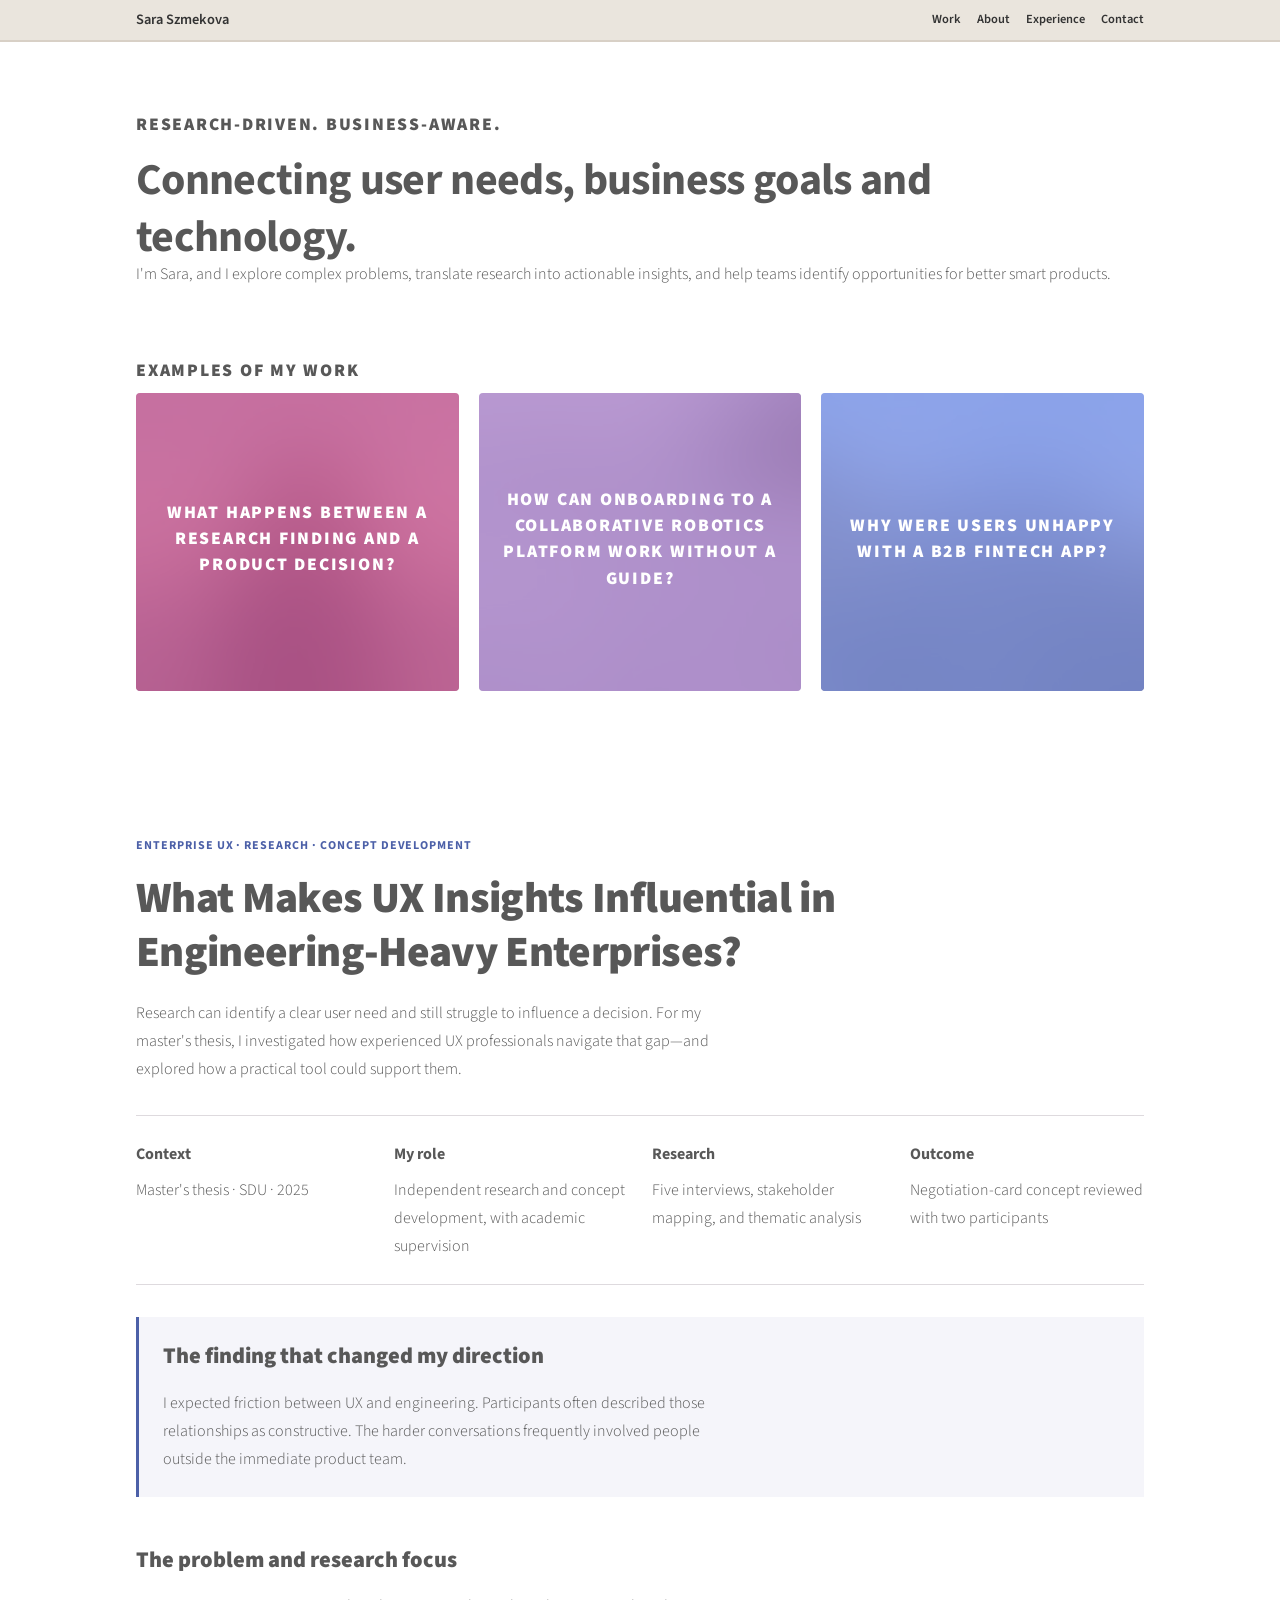
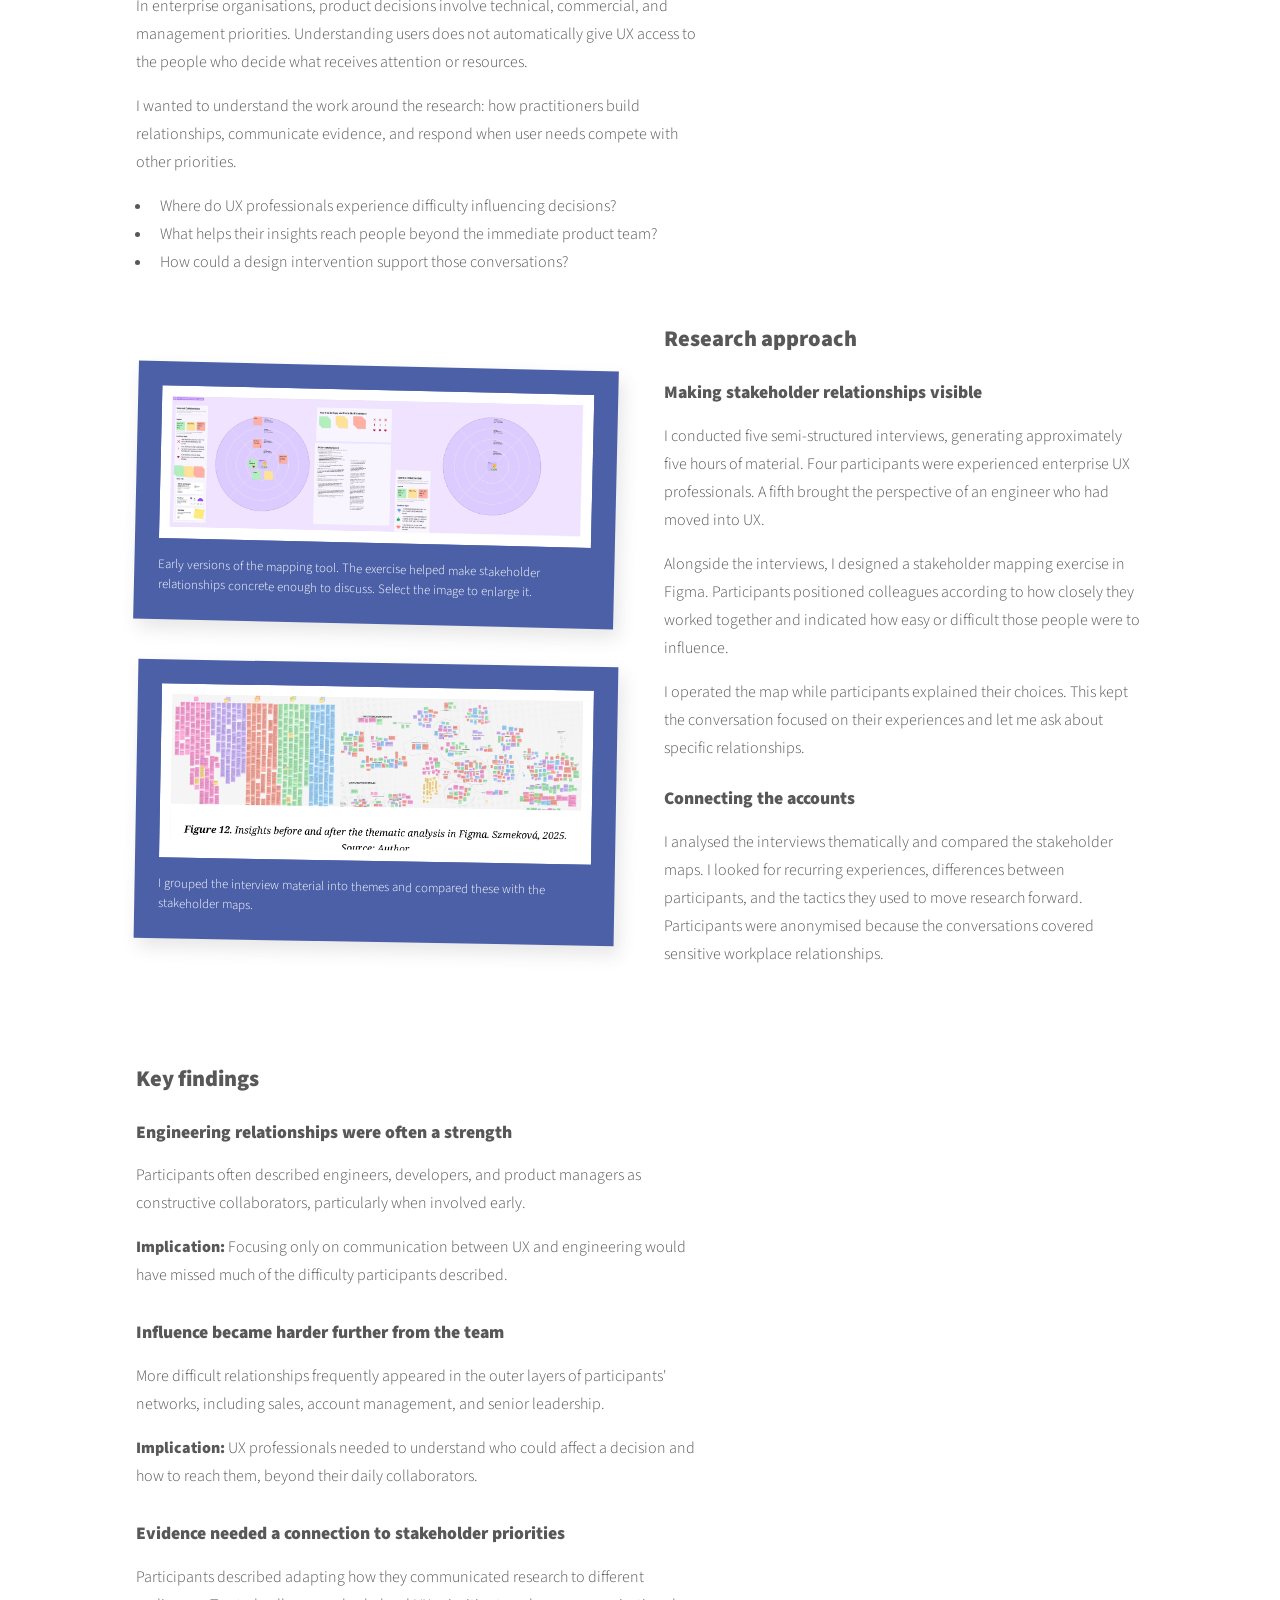
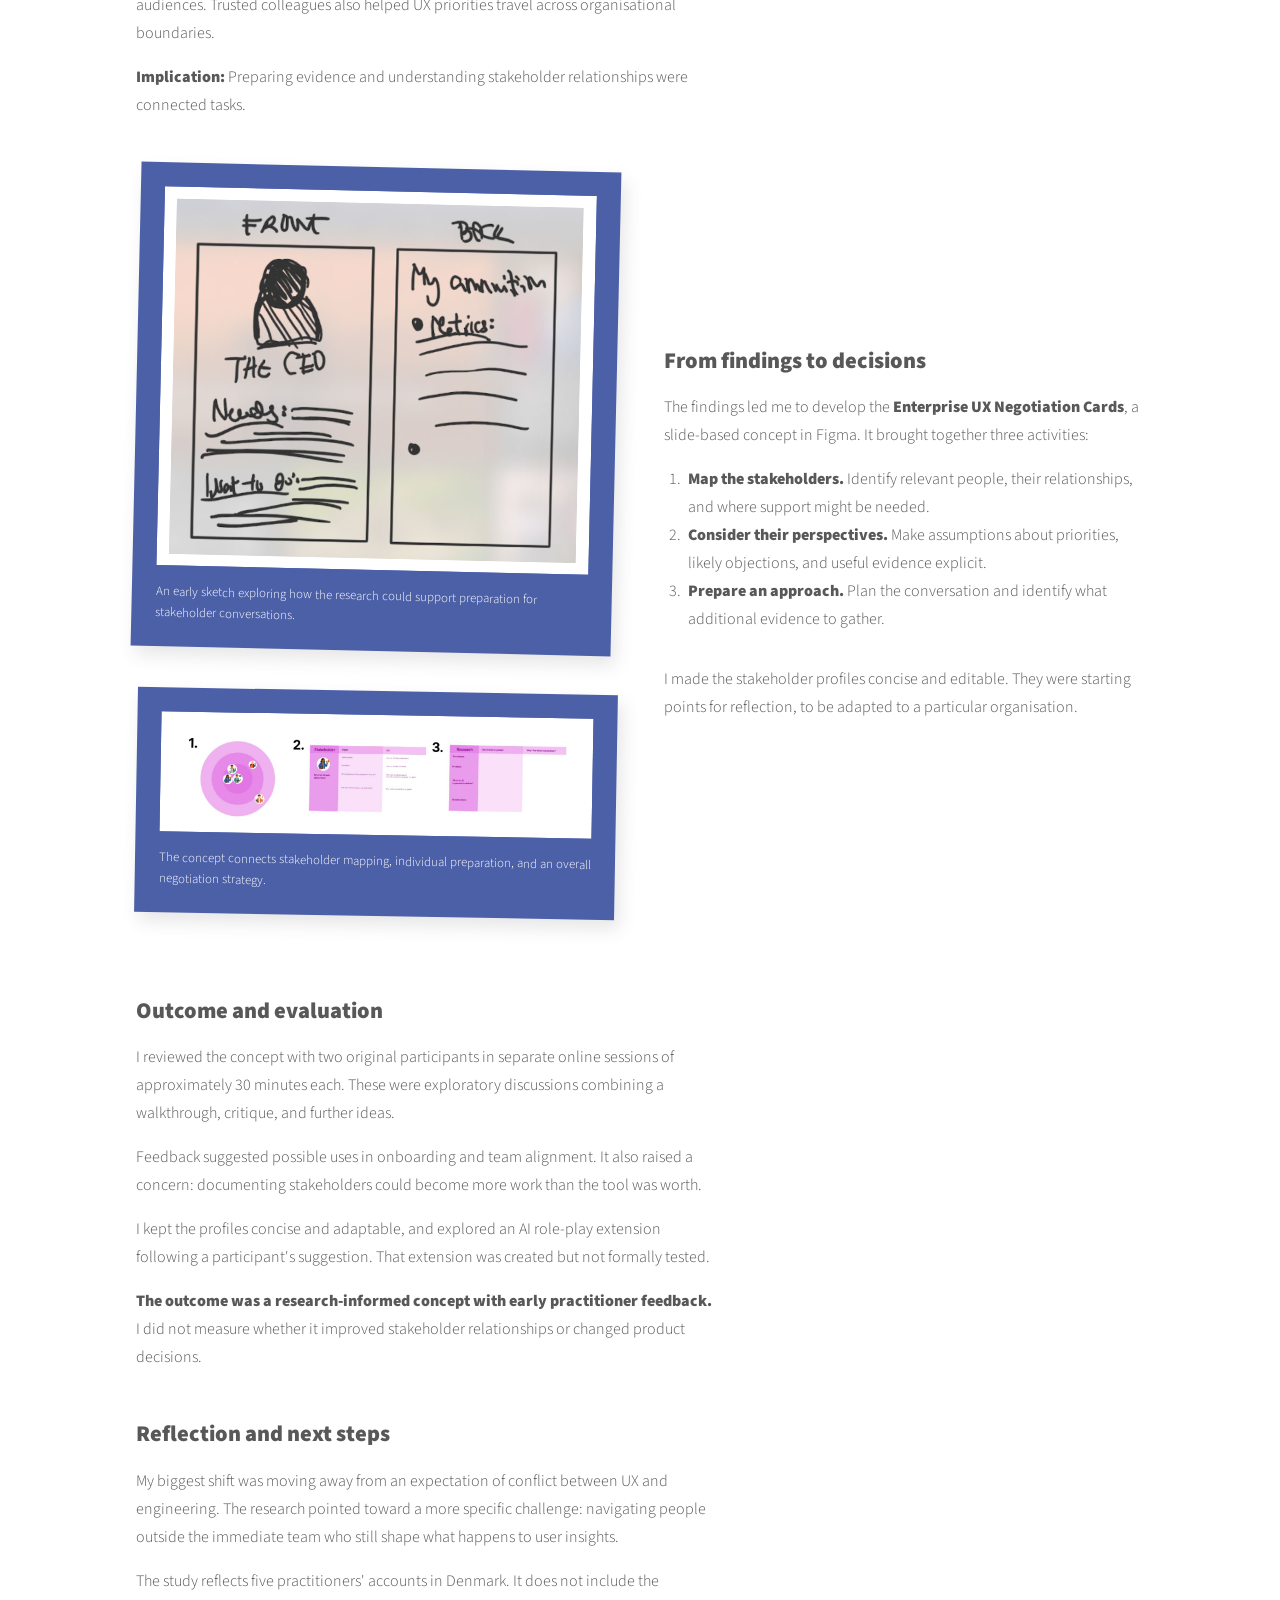
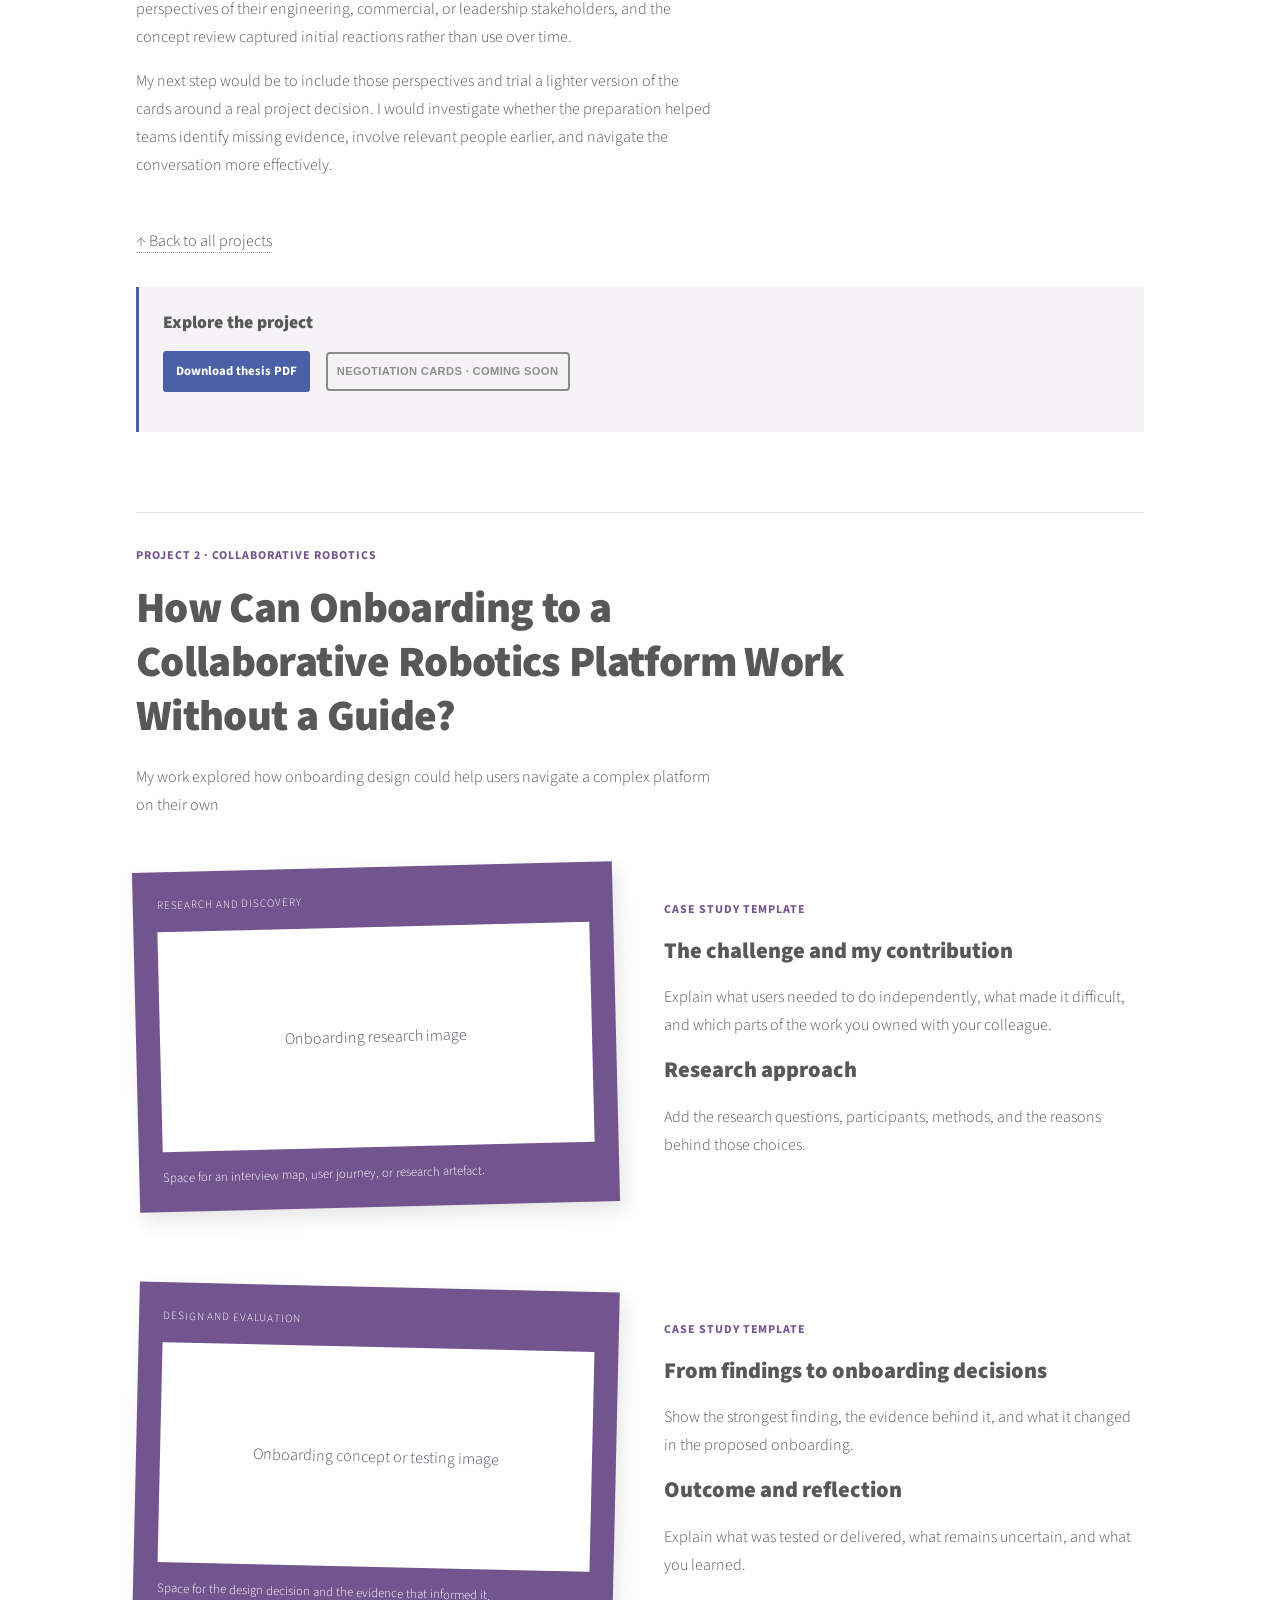
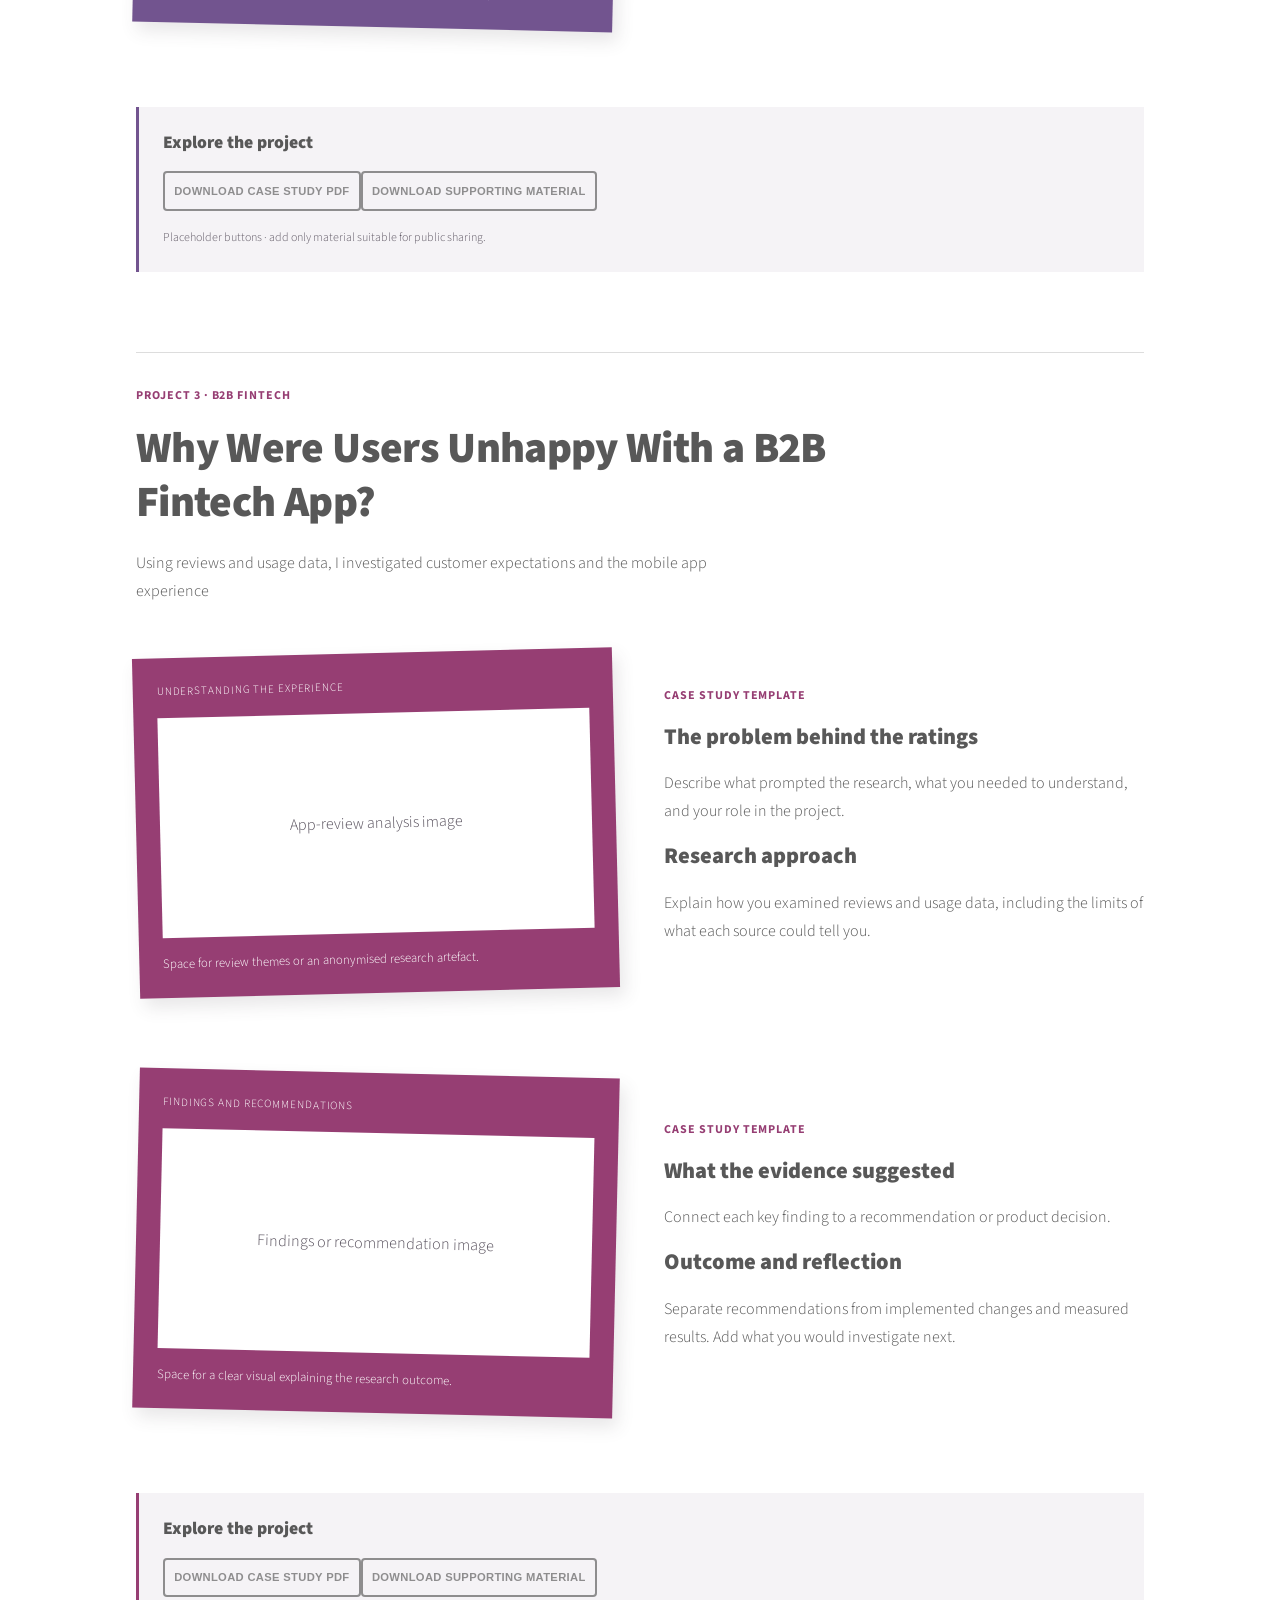
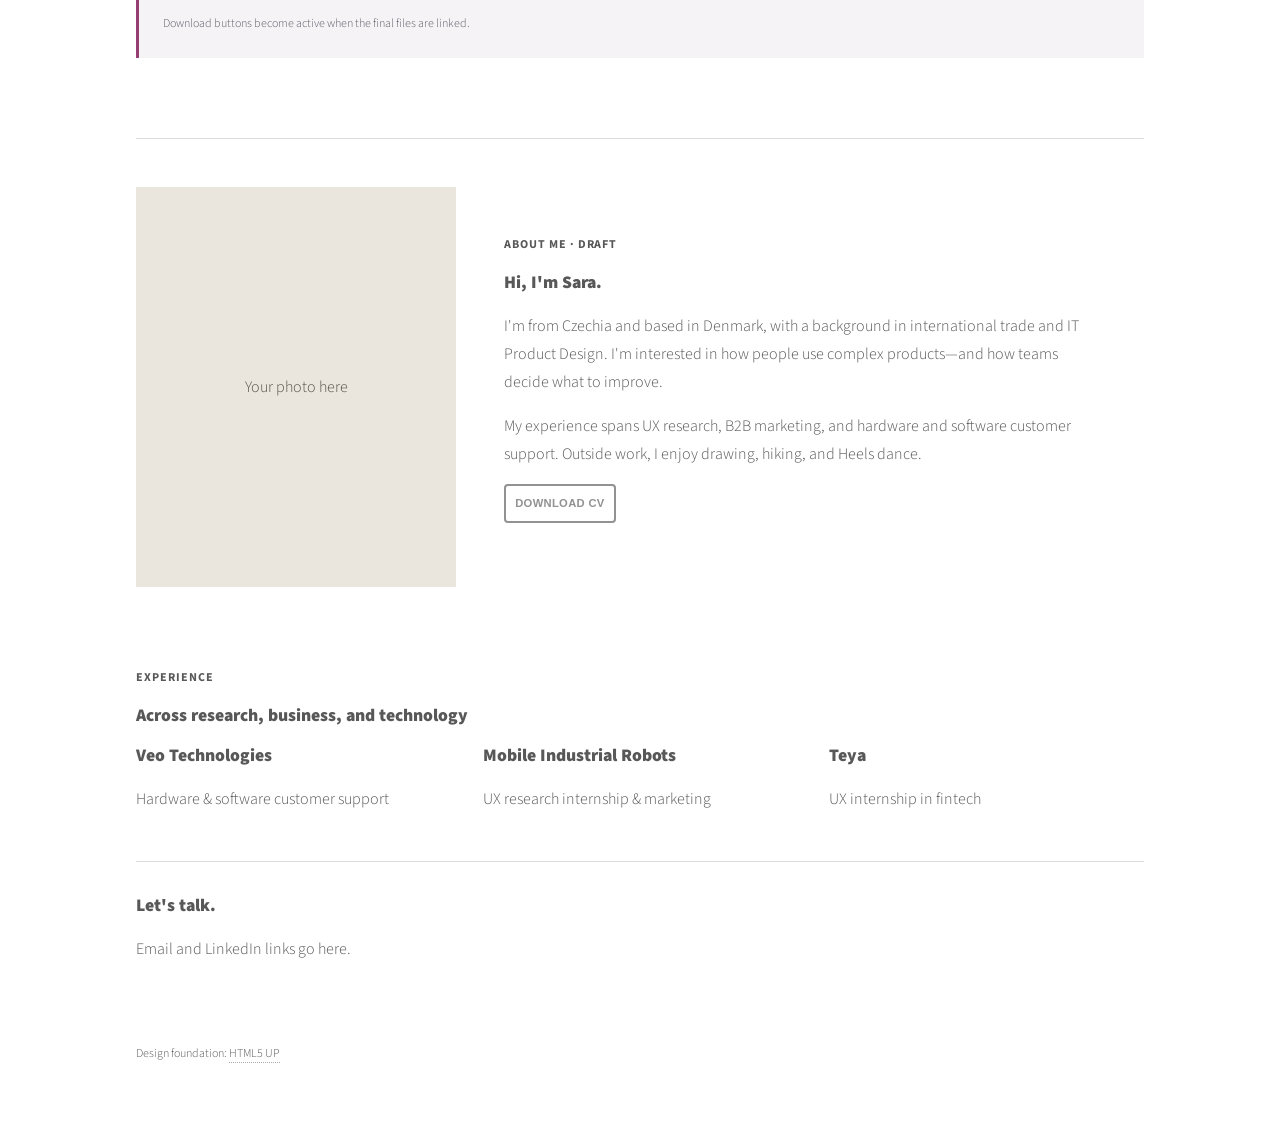
==== index.html @ 78086463 "update portfolio" ====
<!DOCTYPE HTML>
<!--
	Phantom by HTML5 UP
	html5up.net | @ajlkn
	Free for personal and commercial use under the CCA 3.0 license (html5up.net/license)
-->
<html lang="en">
	<head>
		<title>Sara Szmekova | UX &amp; Product Research</title>
		<meta charset="utf-8" />
		<meta name="viewport" content="width=device-width, initial-scale=1" />
		<link rel="stylesheet" href="assets/css/main.css" />
		<noscript><link rel="stylesheet" href="assets/css/noscript.css" /></noscript>
	</head>
	<body class="is-preload">
		<!-- Wrapper -->
			<div id="wrapper">

				<!-- Header -->
					
<header id="header">
    <div class="inner">
        <a href="index.html" class="logo">Sara Szmekova</a>

        <nav class="main-nav" aria-label="Main navigation">
            <ul>
                <li><a href="#work">Work</a></li>
                <li><a href="#about">About</a></li>
                <li><a href="#experience">Experience</a></li>
                <li><a href="#contact">Contact</a></li>
            </ul>
        </nav>
    </div>

    <div id="scroll-progress" aria-hidden="true">
        <span></span>
    </div>
</header>

				

				<!-- Main -->
					<div id="main">
						<div class="inner">
							<header>
							<h2 class="flipped-margin">RESEARCH-DRIVEN. BUSINESS-AWARE.</h2>
    						<h1>Connecting user needs, business goals and technology.</h1>
    						<p class="intro-text">I'm Sara, and I explore complex problems, translate research into actionable insights, and help teams identify opportunities for better smart products.</p>
							</header>
							<h2 class="flipped-margin">Examples of my work</h2>
							<section class="tiles" id="work">
								
								<article class="style4">
								
									<span class="image">
										<img src="images/pic04.jpg" alt="" />
									</span>
									<a href="#Project1">
										<h2>What happens between a research finding and a product decision?</h2>
										<div class="content">
											<p>How I examined stakeholder collaboration and negotiation in enterprise product decisions</p>
										</div>
									</a>
								</article>
								<article class="style5">
									<span class="image">
										<img src="images/pic05.jpg" alt="" />
									</span>
									<a href="#Project2">
										<h2>How Can Onboarding to a Collaborative Robotics Platform Work Without a Guide?</h2>
										<div class="content">
											<p>My work explored how onboarding design could help users navigate a complex platform on their own</p>
										</div>
									</a>
								</article>
								<article class="style6">
									<span class="image">
										<img src="images/pic06.jpg" alt="" />
									</span>
									<a href="#Project3">
										<h2>Why Were Users Unhappy With a B2B Fintech App?</h2>
										<div class="content">
											<p>Using reviews and usage data, I investigated customer expectations and the mobile app experience</p>
										</div>
									</a>
								</article>
                            </section>
												
						</div>
					</div>
					<!-- Main -->
					
<div class="portfolio-body"><div class="inner"><div class="project-one" id="Project1">
    <header class="case-study-header">
      <p class="case-study-label">Enterprise UX · Research · Concept development</p>
      <h2 id="thesis-title" class="case-study-title">What Makes UX Insights Influential in Engineering-Heavy Enterprises?</h2>
      <p class="case-study-intro">Research can identify a clear user need and still struggle to influence a decision. For my master's thesis, I investigated how experienced UX professionals navigate that gap—and explored how a practical tool could support them.</p>
    </header>

    <dl class="case-study-facts">
      <div><dt>Context</dt><dd>Master's thesis · SDU · 2025</dd></div>
      <div><dt>My role</dt><dd>Independent research and concept development, with academic supervision</dd></div>
      <div><dt>Research</dt><dd>Five interviews, stakeholder mapping, and thematic analysis</dd></div>
      <div><dt>Outcome</dt><dd>Negotiation-card concept reviewed with two participants</dd></div>
    </dl>

    <aside class="case-study-takeaway">
      <h3>The finding that changed my direction</h3>
      <p>I expected friction between UX and engineering. Participants often described those relationships as constructive. The harder conversations frequently involved people outside the immediate product team.</p>
    </aside>

    <section class="case-study-section" aria-labelledby="thesis-problem">
      <h3 id="thesis-problem">The problem and research focus</h3>
      <p>In enterprise organisations, product decisions involve technical, commercial, and management priorities. Understanding users does not automatically give UX access to the people who decide what receives attention or resources.</p>
      <p>I wanted to understand the work around the research: how practitioners build relationships, communicate evidence, and respond when user needs compete with other priorities.</p>
      <ul><li>Where do UX professionals experience difficulty influencing decisions?</li><li>What helps their insights reach people beyond the immediate product team?</li><li>How could a design intervention support those conversations?</li></ul>
    </section>

    <section class="paper-row" aria-labelledby="thesis-approach">
      <div class="paper-copy"><h3 id="thesis-approach">Research approach</h3>
      <h4>Making stakeholder relationships visible</h4>
      <p>I conducted five semi-structured interviews, generating approximately five hours of material. Four participants were experienced enterprise UX professionals. A fifth brought the perspective of an engineer who had moved into UX.</p>
      <p>Alongside the interviews, I designed a stakeholder mapping exercise in Figma. Participants positioned colleagues according to how closely they worked together and indicated how easy or difficult those people were to influence.</p>
      <p>I operated the map while participants explained their choices. This kept the conversation focused on their experiences and let me ask about specific relationships.</p>
      <h4>Connecting the accounts</h4>
      <p>I analysed the interviews thematically and compared the stakeholder maps. I looked for recurring experiences, differences between participants, and the tactics they used to move research forward. Participants were anonymised because the conversations covered sensitive workplace relationships.</p>
      </div><div class="paper-gallery"><figure class="paper-note">
        <a href="images/thesis-stakeholder-map.png" target="_blank" rel="noopener"><img src="images/thesis-stakeholder-map.png" width="1317" height="423" alt="Early versions of the stakeholder mapping tool, using concentric circles and coloured markers." loading="lazy"></a>
        <figcaption>Early versions of the mapping tool. The exercise helped make stakeholder relationships concrete enough to discuss. Select the image to enlarge it.</figcaption>
      </figure>
      <figure class="paper-note">
        <a href="images/thesis-analysis.png" target="_blank" rel="noopener"><img src="images/thesis-analysis.png" width="1395" height="519" alt="Interview material arranged before and after thematic analysis in Figma." loading="lazy"></a>
        <figcaption>I grouped the interview material into themes and compared these with the stakeholder maps.</figcaption>
      </figure>
    </div></section>

    <section class="case-study-section" aria-labelledby="thesis-findings">
      <h3 id="thesis-findings">Key findings</h3>
      <div class="case-study-finding"><h4>Engineering relationships were often a strength</h4><p>Participants often described engineers, developers, and product managers as constructive collaborators, particularly when involved early.</p><p><strong>Implication:</strong> Focusing only on communication between UX and engineering would have missed much of the difficulty participants described.</p></div>
      <div class="case-study-finding"><h4>Influence became harder further from the team</h4><p>More difficult relationships frequently appeared in the outer layers of participants' networks, including sales, account management, and senior leadership.</p><p><strong>Implication:</strong> UX professionals needed to understand who could affect a decision and how to reach them, beyond their daily collaborators.</p></div>
      <div class="case-study-finding"><h4>Evidence needed a connection to stakeholder priorities</h4><p>Participants described adapting how they communicated research to different audiences. Trusted colleagues also helped UX priorities travel across organisational boundaries.</p><p><strong>Implication:</strong> Preparing evidence and understanding stakeholder relationships were connected tasks.</p></div>
    </section>

    <section class="paper-row" aria-labelledby="thesis-decisions">
      <div class="paper-copy"><h3 id="thesis-decisions">From findings to decisions</h3>
      <p>The findings led me to develop the <strong>Enterprise UX Negotiation Cards</strong>, a slide-based concept in Figma. It brought together three activities:</p>
      <ol><li><strong>Map the stakeholders.</strong> Identify relevant people, their relationships, and where support might be needed.</li><li><strong>Consider their perspectives.</strong> Make assumptions about priorities, likely objections, and useful evidence explicit.</li><li><strong>Prepare an approach.</strong> Plan the conversation and identify what additional evidence to gather.</li></ol>
      <p>I made the stakeholder profiles concise and editable. They were starting points for reflection, to be adapted to a particular organisation.</p>
      </div><div class="paper-gallery"><figure class="paper-note">
        <img src="images/thesis-sketch.png" width="561" height="489" alt="Hand-drawn early negotiation-card concept." loading="lazy">
        <figcaption>An early sketch exploring how the research could support preparation for stakeholder conversations.</figcaption>
      </figure>
      <figure class="paper-note">
        <a href="images/thesis-concept.png" target="_blank" rel="noopener"><img src="images/thesis-concept.png" width="1365" height="330" alt="Three stages of the concept: map stakeholders, prepare individual profiles, and plan an overall approach." loading="lazy"></a>
        <figcaption>The concept connects stakeholder mapping, individual preparation, and an overall negotiation strategy.</figcaption>
      </figure>
    </div></section>

    <section class="case-study-section" aria-labelledby="thesis-outcome">
      <h3 id="thesis-outcome">Outcome and evaluation</h3>
      <p>I reviewed the concept with two original participants in separate online sessions of approximately 30 minutes each. These were exploratory discussions combining a walkthrough, critique, and further ideas.</p>
      <p>Feedback suggested possible uses in onboarding and team alignment. It also raised a concern: documenting stakeholders could become more work than the tool was worth.</p>
      <p>I kept the profiles concise and adaptable, and explored an AI role-play extension following a participant's suggestion. That extension was created but not formally tested.</p>
      <p><strong>The outcome was a research-informed concept with early practitioner feedback.</strong> I did not measure whether it improved stakeholder relationships or changed product decisions.</p>
    </section>

    <section class="case-study-section" aria-labelledby="thesis-reflection">
      <h3 id="thesis-reflection">Reflection and next steps</h3>
      <p>My biggest shift was moving away from an expectation of conflict between UX and engineering. The research pointed toward a more specific challenge: navigating people outside the immediate team who still shape what happens to user insights.</p>
      <p>The study reflects five practitioners' accounts in Denmark. It does not include the perspectives of their engineering, commercial, or leadership stakeholders, and the concept review captured initial reactions rather than use over time.</p>
      <p>My next step would be to include those perspectives and trial a lighter version of the cards around a real project decision. I would investigate whether the preparation helped teams identify missing evidence, involve relevant people earlier, and navigate the conversation more effectively.</p>
    </section>
    <p class="case-study-back"><a href="#work">↑ Back to all projects</a></p>
  <div class="project-downloads"><h3>Explore the project</h3><a class="material-button" href="materials/enterprise-ux-thesis.pdf" download>Download thesis PDF</a><button disabled>Negotiation cards · coming soon</button></div></div>
<section class="project-two" id="Project2">
  <header class="paper-project-head"><div class="paper-eyebrow">Project 2 · Collaborative robotics</div><h2>How Can Onboarding to a Collaborative Robotics Platform Work Without a Guide?</h2><p>My work explored how onboarding design could help users navigate a complex platform on their own</p></header>
  <div class="paper-row"><figure class="paper-note"><span class="paper-note-label">Research and discovery</span><div class="image-placeholder">Onboarding research image</div><figcaption>Space for an interview map, user journey, or research artefact.</figcaption></figure><div class="paper-copy"><div class="paper-eyebrow">Case study template</div><h2>The challenge and my contribution</h2><p>Explain what users needed to do independently, what made it difficult, and which parts of the work you owned with your colleague.</p><h3>Research approach</h3><p>Add the research questions, participants, methods, and the reasons behind those choices.</p></div></div>
  <div class="paper-row"><div class="paper-copy"><div class="paper-eyebrow">Case study template</div><h2>From findings to onboarding decisions</h2><p>Show the strongest finding, the evidence behind it, and what it changed in the proposed onboarding.</p><h3>Outcome and reflection</h3><p>Explain what was tested or delivered, what remains uncertain, and what you learned.</p></div><figure class="paper-note"><span class="paper-note-label">Design and evaluation</span><div class="image-placeholder">Onboarding concept or testing image</div><figcaption>Space for the design decision and the evidence that informed it.</figcaption></figure></div>
  <div class="project-downloads"><h3>Explore the project</h3><button disabled>Download case study PDF</button><button disabled>Download supporting material</button><small>Placeholder buttons · add only material suitable for public sharing.</small></div>
</section>
<section class="project-three" id="Project3">
  <header class="paper-project-head"><div class="paper-eyebrow">Project 3 · B2B fintech</div><h2>Why Were Users Unhappy With a B2B Fintech App?</h2><p>Using reviews and usage data, I investigated customer expectations and the mobile app experience</p></header>
  <div class="paper-row"><figure class="paper-note"><span class="paper-note-label">Understanding the experience</span><div class="image-placeholder">App-review analysis image</div><figcaption>Space for review themes or an anonymised research artefact.</figcaption></figure><div class="paper-copy"><div class="paper-eyebrow">Case study template</div><h2>The problem behind the ratings</h2><p>Describe what prompted the research, what you needed to understand, and your role in the project.</p><h3>Research approach</h3><p>Explain how you examined reviews and usage data, including the limits of what each source could tell you.</p></div></div>
  <div class="paper-row"><div class="paper-copy"><div class="paper-eyebrow">Case study template</div><h2>What the evidence suggested</h2><p>Connect each key finding to a recommendation or product decision.</p><h3>Outcome and reflection</h3><p>Separate recommendations from implemented changes and measured results. Add what you would investigate next.</p></div><figure class="paper-note"><span class="paper-note-label">Findings and recommendations</span><div class="image-placeholder">Findings or recommendation image</div><figcaption>Space for a clear visual explaining the research outcome.</figcaption></figure></div>
  <div class="project-downloads"><h3>Explore the project</h3><button disabled>Download case study PDF</button><button disabled>Download supporting material</button><small>Download buttons become active when the final files are linked.</small></div>
</section>
<section id="about" class="about-section">
  <div class="photo-placeholder" role="img" aria-label="Placeholder for Sara's portrait">Your photo here</div>
  <div><div class="paper-eyebrow">About me · draft</div><h2>Hi, I'm Sara.</h2><p>I'm from Czechia and based in Denmark, with a background in international trade and IT Product Design. I'm interested in how people use complex products—and how teams decide what to improve.</p><p>My experience spans UX research, B2B marketing, and hardware and software customer support. Outside work, I enjoy drawing, hiking, and Heels dance.</p><button disabled>Download CV</button></div>
</section>
<section id="experience" class="experience-section"><div class="paper-eyebrow">Experience</div><h2>Across research, business, and technology</h2><div class="experience-grid"><div><h3>Veo Technologies</h3><p>Hardware &amp; software customer support</p></div><div><h3>Mobile Industrial Robots</h3><p>UX research internship &amp; marketing</p></div><div><h3>Teya</h3><p>UX internship in fintech</p></div></div></section>
<footer id="contact" class="paper-footer"><h2>Let's talk.</h2><p>Email and LinkedIn links go here.</p></footer>
  <p class="portfolio-credit">Design foundation: <a href="https://html5up.net">HTML5 UP</a></p></div></div>
</div>
<!-- Scripts -->
			<script src="assets/js/jquery.min.js"></script>
			<script src="assets/js/browser.min.js"></script>
			<script src="assets/js/breakpoints.min.js"></script>
			<script src="assets/js/util.js"></script>
			<script src="assets/js/main.js"></script>


<script>
(function () {
    const progressBar = document.querySelector('#scroll-progress span');
    const menuLinks = document.querySelectorAll('#header .main-nav a');

    function updateHeader() {
        const scrollableHeight =
            document.documentElement.scrollHeight - window.innerHeight;

        const progress = scrollableHeight > 0
            ? (window.scrollY / scrollableHeight) * 100
            : 0;

        if (progressBar) {
            progressBar.style.width =
                Math.min(100, Math.max(0, progress)) + '%';
        }

        let activeSection = '';

        menuLinks.forEach(function (link) {
            const target = document.querySelector(link.getAttribute('href'));

            if (target && target.getBoundingClientRect().top <= 140) {
                activeSection = link.getAttribute('href');
            }
        });

        menuLinks.forEach(function (link) {
            const active = link.getAttribute('href') === activeSection;

            link.classList.toggle('active', active);

            if (active) {
                link.setAttribute('aria-current', 'location');
            } else {
                link.removeAttribute('aria-current');
            }
        });
    }

    window.addEventListener('scroll', updateHeader);
    window.addEventListener('resize', updateHeader);
    updateHeader();
})();
</script>
</body>
</html>
---- assets/css/main.css ----
@import url(fontawesome-all.min.css);
@import url("https://fonts.googleapis.com/css?family=Source+Sans+Pro:300,700,900");

/*
	Phantom by HTML5 UP
	html5up.net | @ajlkn
	Free for personal and commercial use under the CCA 3.0 license (html5up.net/license)
*/

html, body, div, span, applet, object,
iframe, h1, h2, h3, h4, h5, h6, p, blockquote,
pre, a, abbr, acronym, address, big, cite,
code, del, dfn, em, img, ins, kbd, q, s, samp,
small, strike, strong, sub, sup, tt, var, b,
u, i, center, dl, dt, dd, ol, ul, li, fieldset,
form, label, legend, table, caption, tbody,
tfoot, thead, tr, th, td, article, aside,
canvas, details, embed, figure, figcaption,
footer, header, hgroup, menu, nav, output, ruby,
section, summary, time, mark, audio, video {
	margin: 0;
	padding: 0;
	border: 0;
	font-size: 100%;
	font: inherit;
	vertical-align: baseline;}

article, aside, details, figcaption, figure,
footer, header, hgroup, menu, nav, section {
	display: block;}

body {
	line-height: 1;
}

ol, ul {
	list-style: none;
}

blockquote, q {
	quotes: none;
}

	blockquote:before, blockquote:after, q:before, q:after {
		content: '';
		content: none;
	}

table {
	border-collapse: collapse;
	border-spacing: 0;
}

body {
	-webkit-text-size-adjust: none;
}

mark {
	background-color: transparent;
	color: inherit;
}

input::-moz-focus-inner {
	border: 0;
	padding: 0;
}

input, select, textarea {
	-moz-appearance: none;
	-webkit-appearance: none;
	-ms-appearance: none;
	appearance: none;
}

/* Basic */

	@-ms-viewport {
		width: device-width;
	}

	body {
		-ms-overflow-style: scrollbar;
	}

	@media screen and (max-width: 480px) {

		html, body {
			min-width: 320px;
		}

	}

	html {
		box-sizing: border-box;
	}

	*, *:before, *:after {
		box-sizing: inherit;
	}

	body {
		background: #ffffff;
	}

		body.is-preload *, body.is-preload *:before, body.is-preload *:after {
			-moz-animation: none !important;
			-webkit-animation: none !important;
			-ms-animation: none !important;
			animation: none !important;
			-moz-transition: none !important;
			-webkit-transition: none !important;
			-ms-transition: none !important;
			transition: none !important;
		}

/* Type */

	body, input, select, textarea {
		color: #585858;
		font-family: "Source Sans Pro", Helvetica, sans-serif;
		font-size: 16pt;
		font-weight: 300;
		line-height: 1.75;
	}

		@media screen and (max-width: 1680px) {

			body, input, select, textarea {
				font-size: 14pt;
			}

		}

		@media screen and (max-width: 1280px) {

			body, input, select, textarea {
				font-size: 12pt;
			}

		}

	a {
		-moz-transition: border-bottom-color 0.2s ease, color 0.2s ease;
		-webkit-transition: border-bottom-color 0.2s ease, color 0.2s ease;
		-ms-transition: border-bottom-color 0.2s ease, color 0.2s ease;
		transition: border-bottom-color 0.2s ease, color 0.2s ease;
		text-decoration: none;
		color: #585858;
		border-bottom: dotted 1px rgba(88, 88, 88, 0.5);
	}

		a:hover {
			border-bottom-color: transparent;
			color: #f2849e !important;
		}

	strong, b {
		font-weight: 900;
	}

	em, i {
		font-style: italic;
	}

	p {
    margin: 0 0 0.2em 0;
}

#main header .intro-text {
    margin-top: -0.1em;
	margin-bottom: 0.1em;
}

	h1 {
		font-size: 2.75em;
		font-weight: 700;
		line-height: 1.3;
		margin: 0.3em 0 0.4em 0;
		letter-spacing: -0.015em;
	}

		h1 a {
			color: inherit;
		}

		@media screen and (max-width: 736px) {

			h1 {
				font-size: 2em;
				margin: 0 0 1em 0;
			}

		}

		@media screen and (max-width: 360px) {

			h1 {
				font-size: 1.75em;
			}

		}

	h2, h3, h4, h5, h6 {
		font-weight: 900;
		line-height: 1.5;
		margin: 0 0 2em 0;
		text-transform: uppercase;
		letter-spacing: 0.1em;
	}

		h2 a, h3 a, h4 a, h5 a, h6 a {
			color: inherit;
		}

	h2 {
    font-size: 1.1em;
}

h2.flipped-margin {
    margin-top: 4em;
    margin-bottom: 0.5em;
}

	h3 {
		font-size: 1em;
	}

	h4 {
		font-size: 0.8em;
	}

	h5 {
		font-size: 0.8em;
	}

	h6 {
		font-size: 0.8em;
	}

	@media screen and (max-width: 980px) {

		h1 br, h2 br, h3 br, h4 br, h5 br, h6 br {
			display: none;
		}

	}

	@media screen and (max-width: 736px) {

		h2 {
			font-size: 1em;
		}

		h3 {
			font-size: 0.8em;
		}

	}

	sub {
		font-size: 0.8em;
		position: relative;
		top: 0.5em;
	}

	sup {
		font-size: 0.8em;
		position: relative;
		top: -0.5em;
	}

	blockquote {
		border-left: solid 4px #c9c9c9;
		font-style: italic;
		margin: 0 0 2em 0;
		padding: 0.5em 0 0.5em 2em;
	}

	code {
		background: rgba(144, 144, 144, 0.075);
		border-radius: 4px;
		border: solid 1px #c9c9c9;
		font-family: "Courier New", monospace;
		font-size: 0.9em;
		margin: 0 0.25em;
		padding: 0.25em 0.65em;
	}

	pre {
		-webkit-overflow-scrolling: touch;
		font-family: "Courier New", monospace;
		font-size: 0.9em;
		margin: 0 0 2em 0;
	}

		pre code {
			display: block;
			line-height: 1.75;
			padding: 1em 1.5em;
			overflow-x: auto;
		}

	hr {
		border: 0;
		border-bottom: solid 1px #c9c9c9;
		margin: 2em 0;
	}

		hr.major {
			margin: 3em 0;
		}

	.align-left {
		text-align: left;
	}

	.align-center {
		text-align: center;
	}

	.align-right {
		text-align: right;
	}

/* Row */

	.row {
		display: flex;
		flex-wrap: wrap;
		box-sizing: border-box;
		align-items: stretch;
	}

		.row > * {
			box-sizing: border-box;
		}

		.row.gtr-uniform > * > :last-child {
			margin-bottom: 0;
		}

		.row.aln-left {
			justify-content: flex-start;
		}

		.row.aln-center {
			justify-content: center;
		}

		.row.aln-right {
			justify-content: flex-end;
		}

		.row.aln-top {
			align-items: flex-start;
		}

		.row.aln-middle {
			align-items: center;
		}

		.row.aln-bottom {
			align-items: flex-end;
		}

		.row > .imp {
			order: -1;
		}

		.row > .col-1 {
			width: 8.33333%;
		}

		.row > .off-1 {
			margin-left: 8.33333%;
		}

		.row > .col-2 {
			width: 16.66667%;
		}

		.row > .off-2 {
			margin-left: 16.66667%;
		}

		.row > .col-3 {
			width: 25%;
		}

		.row > .off-3 {
			margin-left: 25%;
		}

		.row > .col-4 {
			width: 33.33333%;
		}

		.row > .off-4 {
			margin-left: 33.33333%;
		}

		.row > .col-5 {
			width: 41.66667%;
		}

		.row > .off-5 {
			margin-left: 41.66667%;
		}

		.row > .col-6 {
			width: 50%;
		}

		.row > .off-6 {
			margin-left: 50%;
		}

		.row > .col-7 {
			width: 58.33333%;
		}

		.row > .off-7 {
			margin-left: 58.33333%;
		}

		.row > .col-8 {
			width: 66.66667%;
		}

		.row > .off-8 {
			margin-left: 66.66667%;
		}

		.row > .col-9 {
			width: 75%;
		}

		.row > .off-9 {
			margin-left: 75%;
		}

		.row > .col-10 {
			width: 83.33333%;
		}

		.row > .off-10 {
			margin-left: 83.33333%;
		}

		.row > .col-11 {
			width: 91.66667%;
		}

		.row > .off-11 {
			margin-left: 91.66667%;
		}

		.row > .col-12 {
			width: 100%;
		}

		.row > .off-12 {
			margin-left: 100%;
		}

		.row.gtr-0 {
			margin-top: 0;
			margin-left: 0em;
		}

			.row.gtr-0 > * {
				padding: 0 0 0 0em;
			}

			.row.gtr-0.gtr-uniform {
				margin-top: 0em;
			}

				.row.gtr-0.gtr-uniform > * {
					padding-top: 0em;
				}

		.row.gtr-25 {
			margin-top: 0;
			margin-left: -0.5em;
		}

			.row.gtr-25 > * {
				padding: 0 0 0 0.5em;
			}

			.row.gtr-25.gtr-uniform {
				margin-top: -0.5em;
			}

				.row.gtr-25.gtr-uniform > * {
					padding-top: 0.5em;
				}

		.row.gtr-50 {
			margin-top: 0;
			margin-left: -1em;
		}

			.row.gtr-50 > * {
				padding: 0 0 0 1em;
			}

			.row.gtr-50.gtr-uniform {
				margin-top: -1em;
			}

				.row.gtr-50.gtr-uniform > * {
					padding-top: 1em;
				}

		.row {
			margin-top: 0;
			margin-left: -2em;
		}

			.row > * {
				padding: 0 0 0 2em;
			}

			.row.gtr-uniform {
				margin-top: -2em;
			}

				.row.gtr-uniform > * {
					padding-top: 2em;
				}

		.row.gtr-150 {
			margin-top: 0;
			margin-left: -3em;
		}

			.row.gtr-150 > * {
				padding: 0 0 0 3em;
			}

			.row.gtr-150.gtr-uniform {
				margin-top: -3em;
			}

				.row.gtr-150.gtr-uniform > * {
					padding-top: 3em;
				}

		.row.gtr-200 {
			margin-top: 0;
			margin-left: -4em;
		}

			.row.gtr-200 > * {
				padding: 0 0 0 4em;
			}

			.row.gtr-200.gtr-uniform {
				margin-top: -4em;
			}

				.row.gtr-200.gtr-uniform > * {
					padding-top: 4em;
				}

		@media screen and (max-width: 1680px) {

			.row {
				display: flex;
				flex-wrap: wrap;
				box-sizing: border-box;
				align-items: stretch;
			}

				.row > * {
					box-sizing: border-box;
				}

				.row.gtr-uniform > * > :last-child {
					margin-bottom: 0;
				}

				.row.aln-left {
					justify-content: flex-start;
				}

				.row.aln-center {
					justify-content: center;
				}

				.row.aln-right {
					justify-content: flex-end;
				}

				.row.aln-top {
					align-items: flex-start;
				}

				.row.aln-middle {
					align-items: center;
				}

				.row.aln-bottom {
					align-items: flex-end;
				}

				.row > .imp-xlarge {
					order: -1;
				}

				.row > .col-1-xlarge {
					width: 8.33333%;
				}

				.row > .off-1-xlarge {
					margin-left: 8.33333%;
				}

				.row > .col-2-xlarge {
					width: 16.66667%;
				}

				.row > .off-2-xlarge {
					margin-left: 16.66667%;
				}

				.row > .col-3-xlarge {
					width: 25%;
				}

				.row > .off-3-xlarge {
					margin-left: 25%;
				}

				.row > .col-4-xlarge {
					width: 33.33333%;
				}

				.row > .off-4-xlarge {
					margin-left: 33.33333%;
				}

				.row > .col-5-xlarge {
					width: 41.66667%;
				}

				.row > .off-5-xlarge {
					margin-left: 41.66667%;
				}

				.row > .col-6-xlarge {
					width: 50%;
				}

				.row > .off-6-xlarge {
					margin-left: 50%;
				}

				.row > .col-7-xlarge {
					width: 58.33333%;
				}

				.row > .off-7-xlarge {
					margin-left: 58.33333%;
				}

				.row > .col-8-xlarge {
					width: 66.66667%;
				}

				.row > .off-8-xlarge {
					margin-left: 66.66667%;
				}

				.row > .col-9-xlarge {
					width: 75%;
				}

				.row > .off-9-xlarge {
					margin-left: 75%;
				}

				.row > .col-10-xlarge {
					width: 83.33333%;
				}

				.row > .off-10-xlarge {
					margin-left: 83.33333%;
				}

				.row > .col-11-xlarge {
					width: 91.66667%;
				}

				.row > .off-11-xlarge {
					margin-left: 91.66667%;
				}

				.row > .col-12-xlarge {
					width: 100%;
				}

				.row > .off-12-xlarge {
					margin-left: 100%;
				}

				.row.gtr-0 {
					margin-top: 0;
					margin-left: 0em;
				}

					.row.gtr-0 > * {
						padding: 0 0 0 0em;
					}

					.row.gtr-0.gtr-uniform {
						margin-top: 0em;
					}

						.row.gtr-0.gtr-uniform > * {
							padding-top: 0em;
						}

				.row.gtr-25 {
					margin-top: 0;
					margin-left: -0.5em;
				}

					.row.gtr-25 > * {
						padding: 0 0 0 0.5em;
					}

					.row.gtr-25.gtr-uniform {
						margin-top: -0.5em;
					}

						.row.gtr-25.gtr-uniform > * {
							padding-top: 0.5em;
						}

				.row.gtr-50 {
					margin-top: 0;
					margin-left: -1em;
				}

					.row.gtr-50 > * {
						padding: 0 0 0 1em;
					}

					.row.gtr-50.gtr-uniform {
						margin-top: -1em;
					}

						.row.gtr-50.gtr-uniform > * {
							padding-top: 1em;
						}

				.row {
					margin-top: 0;
					margin-left: -2em;
				}

					.row > * {
						padding: 0 0 0 2em;
					}

					.row.gtr-uniform {
						margin-top: -2em;
					}

						.row.gtr-uniform > * {
							padding-top: 2em;
						}

				.row.gtr-150 {
					margin-top: 0;
					margin-left: -3em;
				}

					.row.gtr-150 > * {
						padding: 0 0 0 3em;
					}

					.row.gtr-150.gtr-uniform {
						margin-top: -3em;
					}

						.row.gtr-150.gtr-uniform > * {
							padding-top: 3em;
						}

				.row.gtr-200 {
					margin-top: 0;
					margin-left: -4em;
				}

					.row.gtr-200 > * {
						padding: 0 0 0 4em;
					}

					.row.gtr-200.gtr-uniform {
						margin-top: -4em;
					}

						.row.gtr-200.gtr-uniform > * {
							padding-top: 4em;
						}

		}

		@media screen and (max-width: 1280px) {

			.row {
				display: flex;
				flex-wrap: wrap;
				box-sizing: border-box;
				align-items: stretch;
			}

				.row > * {
					box-sizing: border-box;
				}

				.row.gtr-uniform > * > :last-child {
					margin-bottom: 0;
				}

				.row.aln-left {
					justify-content: flex-start;
				}

				.row.aln-center {
					justify-content: center;
				}

				.row.aln-right {
					justify-content: flex-end;
				}

				.row.aln-top {
					align-items: flex-start;
				}

				.row.aln-middle {
					align-items: center;
				}

				.row.aln-bottom {
					align-items: flex-end;
				}

				.row > .imp-large {
					order: -1;
				}

				.row > .col-1-large {
					width: 8.33333%;
				}

				.row > .off-1-large {
					margin-left: 8.33333%;
				}

				.row > .col-2-large {
					width: 16.66667%;
				}

				.row > .off-2-large {
					margin-left: 16.66667%;
				}

				.row > .col-3-large {
					width: 25%;
				}

				.row > .off-3-large {
					margin-left: 25%;
				}

				.row > .col-4-large {
					width: 33.33333%;
				}

				.row > .off-4-large {
					margin-left: 33.33333%;
				}

				.row > .col-5-large {
					width: 41.66667%;
				}

				.row > .off-5-large {
					margin-left: 41.66667%;
				}

				.row > .col-6-large {
					width: 50%;
				}

				.row > .off-6-large {
					margin-left: 50%;
				}

				.row > .col-7-large {
					width: 58.33333%;
				}

				.row > .off-7-large {
					margin-left: 58.33333%;
				}

				.row > .col-8-large {
					width: 66.66667%;
				}

				.row > .off-8-large {
					margin-left: 66.66667%;
				}

				.row > .col-9-large {
					width: 75%;
				}

				.row > .off-9-large {
					margin-left: 75%;
				}

				.row > .col-10-large {
					width: 83.33333%;
				}

				.row > .off-10-large {
					margin-left: 83.33333%;
				}

				.row > .col-11-large {
					width: 91.66667%;
				}

				.row > .off-11-large {
					margin-left: 91.66667%;
				}

				.row > .col-12-large {
					width: 100%;
				}

				.row > .off-12-large {
					margin-left: 100%;
				}

				.row.gtr-0 {
					margin-top: 0;
					margin-left: 0em;
				}

					.row.gtr-0 > * {
						padding: 0 0 0 0em;
					}

					.row.gtr-0.gtr-uniform {
						margin-top: 0em;
					}

						.row.gtr-0.gtr-uniform > * {
							padding-top: 0em;
						}

				.row.gtr-25 {
					margin-top: 0;
					margin-left: -0.5em;
				}

					.row.gtr-25 > * {
						padding: 0 0 0 0.5em;
					}

					.row.gtr-25.gtr-uniform {
						margin-top: -0.5em;
					}

						.row.gtr-25.gtr-uniform > * {
							padding-top: 0.5em;
						}

				.row.gtr-50 {
					margin-top: 0;
					margin-left: -1em;
				}

					.row.gtr-50 > * {
						padding: 0 0 0 1em;
					}

					.row.gtr-50.gtr-uniform {
						margin-top: -1em;
					}

						.row.gtr-50.gtr-uniform > * {
							padding-top: 1em;
						}

				.row {
					margin-top: 0;
					margin-left: -2em;
				}

					.row > * {
						padding: 0 0 0 2em;
					}

					.row.gtr-uniform {
						margin-top: -2em;
					}

						.row.gtr-uniform > * {
							padding-top: 2em;
						}

				.row.gtr-150 {
					margin-top: 0;
					margin-left: -3em;
				}

					.row.gtr-150 > * {
						padding: 0 0 0 3em;
					}

					.row.gtr-150.gtr-uniform {
						margin-top: -3em;
					}

						.row.gtr-150.gtr-uniform > * {
							padding-top: 3em;
						}

				.row.gtr-200 {
					margin-top: 0;
					margin-left: -4em;
				}

					.row.gtr-200 > * {
						padding: 0 0 0 4em;
					}

					.row.gtr-200.gtr-uniform {
						margin-top: -4em;
					}

						.row.gtr-200.gtr-uniform > * {
							padding-top: 4em;
						}

		}

		@media screen and (max-width: 980px) {

			.row {
				display: flex;
				flex-wrap: wrap;
				box-sizing: border-box;
				align-items: stretch;
			}

				.row > * {
					box-sizing: border-box;
				}

				.row.gtr-uniform > * > :last-child {
					margin-bottom: 0;
				}

				.row.aln-left {
					justify-content: flex-start;
				}

				.row.aln-center {
					justify-content: center;
				}

				.row.aln-right {
					justify-content: flex-end;
				}

				.row.aln-top {
					align-items: flex-start;
				}

				.row.aln-middle {
					align-items: center;
				}

				.row.aln-bottom {
					align-items: flex-end;
				}

				.row > .imp-medium {
					order: -1;
				}

				.row > .col-1-medium {
					width: 8.33333%;
				}

				.row > .off-1-medium {
					margin-left: 8.33333%;
				}

				.row > .col-2-medium {
					width: 16.66667%;
				}

				.row > .off-2-medium {
					margin-left: 16.66667%;
				}

				.row > .col-3-medium {
					width: 25%;
				}

				.row > .off-3-medium {
					margin-left: 25%;
				}

				.row > .col-4-medium {
					width: 33.33333%;
				}

				.row > .off-4-medium {
					margin-left: 33.33333%;
				}

				.row > .col-5-medium {
					width: 41.66667%;
				}

				.row > .off-5-medium {
					margin-left: 41.66667%;
				}

				.row > .col-6-medium {
					width: 50%;
				}

				.row > .off-6-medium {
					margin-left: 50%;
				}

				.row > .col-7-medium {
					width: 58.33333%;
				}

				.row > .off-7-medium {
					margin-left: 58.33333%;
				}

				.row > .col-8-medium {
					width: 66.66667%;
				}

				.row > .off-8-medium {
					margin-left: 66.66667%;
				}

				.row > .col-9-medium {
					width: 75%;
				}

				.row > .off-9-medium {
					margin-left: 75%;
				}

				.row > .col-10-medium {
					width: 83.33333%;
				}

				.row > .off-10-medium {
					margin-left: 83.33333%;
				}

				.row > .col-11-medium {
					width: 91.66667%;
				}

				.row > .off-11-medium {
					margin-left: 91.66667%;
				}

				.row > .col-12-medium {
					width: 100%;
				}

				.row > .off-12-medium {
					margin-left: 100%;
				}

				.row.gtr-0 {
					margin-top: 0;
					margin-left: 0em;
				}

					.row.gtr-0 > * {
						padding: 0 0 0 0em;
					}

					.row.gtr-0.gtr-uniform {
						margin-top: 0em;
					}

						.row.gtr-0.gtr-uniform > * {
							padding-top: 0em;
						}

				.row.gtr-25 {
					margin-top: 0;
					margin-left: -0.375em;
				}

					.row.gtr-25 > * {
						padding: 0 0 0 0.375em;
					}

					.row.gtr-25.gtr-uniform {
						margin-top: -0.375em;
					}

						.row.gtr-25.gtr-uniform > * {
							padding-top: 0.375em;
						}

				.row.gtr-50 {
					margin-top: 0;
					margin-left: -0.75em;
				}

					.row.gtr-50 > * {
						padding: 0 0 0 0.75em;
					}

					.row.gtr-50.gtr-uniform {
						margin-top: -0.75em;
					}

						.row.gtr-50.gtr-uniform > * {
							padding-top: 0.75em;
						}

				.row {
					margin-top: 0;
					margin-left: -1.5em;
				}

					.row > * {
						padding: 0 0 0 1.5em;
					}

					.row.gtr-uniform {
						margin-top: -1.5em;
					}

						.row.gtr-uniform > * {
							padding-top: 1.5em;
						}

				.row.gtr-150 {
					margin-top: 0;
					margin-left: -2.25em;
				}

					.row.gtr-150 > * {
						padding: 0 0 0 2.25em;
					}

					.row.gtr-150.gtr-uniform {
						margin-top: -2.25em;
					}

						.row.gtr-150.gtr-uniform > * {
							padding-top: 2.25em;
						}

				.row.gtr-200 {
					margin-top: 0;
					margin-left: -3em;
				}

					.row.gtr-200 > * {
						padding: 0 0 0 3em;
					}

					.row.gtr-200.gtr-uniform {
						margin-top: -3em;
					}

						.row.gtr-200.gtr-uniform > * {
							padding-top: 3em;
						}

		}

		@media screen and (max-width: 736px) {

			.row {
				display: flex;
				flex-wrap: wrap;
				box-sizing: border-box;
				align-items: stretch;
			}

				.row > * {
					box-sizing: border-box;
				}

				.row.gtr-uniform > * > :last-child {
					margin-bottom: 0;
				}

				.row.aln-left {
					justify-content: flex-start;
				}

				.row.aln-center {
					justify-content: center;
				}

				.row.aln-right {
					justify-content: flex-end;
				}

				.row.aln-top {
					align-items: flex-start;
				}

				.row.aln-middle {
					align-items: center;
				}

				.row.aln-bottom {
					align-items: flex-end;
				}

				.row > .imp-small {
					order: -1;
				}

				.row > .col-1-small {
					width: 8.33333%;
				}

				.row > .off-1-small {
					margin-left: 8.33333%;
				}

				.row > .col-2-small {
					width: 16.66667%;
				}

				.row > .off-2-small {
					margin-left: 16.66667%;
				}

				.row > .col-3-small {
					width: 25%;
				}

				.row > .off-3-small {
					margin-left: 25%;
				}

				.row > .col-4-small {
					width: 33.33333%;
				}

				.row > .off-4-small {
					margin-left: 33.33333%;
				}

				.row > .col-5-small {
					width: 41.66667%;
				}

				.row > .off-5-small {
					margin-left: 41.66667%;
				}

				.row > .col-6-small {
					width: 50%;
				}

				.row > .off-6-small {
					margin-left: 50%;
				}

				.row > .col-7-small {
					width: 58.33333%;
				}

				.row > .off-7-small {
					margin-left: 58.33333%;
				}

				.row > .col-8-small {
					width: 66.66667%;
				}

				.row > .off-8-small {
					margin-left: 66.66667%;
				}

				.row > .col-9-small {
					width: 75%;
				}

				.row > .off-9-small {
					margin-left: 75%;
				}

				.row > .col-10-small {
					width: 83.33333%;
				}

				.row > .off-10-small {
					margin-left: 83.33333%;
				}

				.row > .col-11-small {
					width: 91.66667%;
				}

				.row > .off-11-small {
					margin-left: 91.66667%;
				}

				.row > .col-12-small {
					width: 100%;
				}

				.row > .off-12-small {
					margin-left: 100%;
				}

				.row.gtr-0 {
					margin-top: 0;
					margin-left: 0em;
				}

					.row.gtr-0 > * {
						padding: 0 0 0 0em;
					}

					.row.gtr-0.gtr-uniform {
						margin-top: 0em;
					}

						.row.gtr-0.gtr-uniform > * {
							padding-top: 0em;
						}

				.row.gtr-25 {
					margin-top: 0;
					margin-left: -0.25em;
				}

					.row.gtr-25 > * {
						padding: 0 0 0 0.25em;
					}

					.row.gtr-25.gtr-uniform {
						margin-top: -0.25em;
					}

						.row.gtr-25.gtr-uniform > * {
							padding-top: 0.25em;
						}

				.row.gtr-50 {
					margin-top: 0;
					margin-left: -0.5em;
				}

					.row.gtr-50 > * {
						padding: 0 0 0 0.5em;
					}

					.row.gtr-50.gtr-uniform {
						margin-top: -0.5em;
					}

						.row.gtr-50.gtr-uniform > * {
							padding-top: 0.5em;
						}

				.row {
					margin-top: 0;
					margin-left: -1em;
				}

					.row > * {
						padding: 0 0 0 1em;
					}

					.row.gtr-uniform {
						margin-top: -1em;
					}

						.row.gtr-uniform > * {
							padding-top: 1em;
						}

				.row.gtr-150 {
					margin-top: 0;
					margin-left: -1.5em;
				}

					.row.gtr-150 > * {
						padding: 0 0 0 1.5em;
					}

					.row.gtr-150.gtr-uniform {
						margin-top: -1.5em;
					}

						.row.gtr-150.gtr-uniform > * {
							padding-top: 1.5em;
						}

				.row.gtr-200 {
					margin-top: 0;
					margin-left: -2em;
				}

					.row.gtr-200 > * {
						padding: 0 0 0 2em;
					}

					.row.gtr-200.gtr-uniform {
						margin-top: -2em;
					}

						.row.gtr-200.gtr-uniform > * {
							padding-top: 2em;
						}

		}

		@media screen and (max-width: 480px) {

			.row {
				display: flex;
				flex-wrap: wrap;
				box-sizing: border-box;
				align-items: stretch;
			}

				.row > * {
					box-sizing: border-box;
				}

				.row.gtr-uniform > * > :last-child {
					margin-bottom: 0;
				}

				.row.aln-left {
					justify-content: flex-start;
				}

				.row.aln-center {
					justify-content: center;
				}

				.row.aln-right {
					justify-content: flex-end;
				}

				.row.aln-top {
					align-items: flex-start;
				}

				.row.aln-middle {
					align-items: center;
				}

				.row.aln-bottom {
					align-items: flex-end;
				}

				.row > .imp-xsmall {
					order: -1;
				}

				.row > .col-1-xsmall {
					width: 8.33333%;
				}

				.row > .off-1-xsmall {
					margin-left: 8.33333%;
				}

				.row > .col-2-xsmall {
					width: 16.66667%;
				}

				.row > .off-2-xsmall {
					margin-left: 16.66667%;
				}

				.row > .col-3-xsmall {
					width: 25%;
				}

				.row > .off-3-xsmall {
					margin-left: 25%;
				}

				.row > .col-4-xsmall {
					width: 33.33333%;
				}

				.row > .off-4-xsmall {
					margin-left: 33.33333%;
				}

				.row > .col-5-xsmall {
					width: 41.66667%;
				}

				.row > .off-5-xsmall {
					margin-left: 41.66667%;
				}

				.row > .col-6-xsmall {
					width: 50%;
				}

				.row > .off-6-xsmall {
					margin-left: 50%;
				}

				.row > .col-7-xsmall {
					width: 58.33333%;
				}

				.row > .off-7-xsmall {
					margin-left: 58.33333%;
				}

				.row > .col-8-xsmall {
					width: 66.66667%;
				}

				.row > .off-8-xsmall {
					margin-left: 66.66667%;
				}

				.row > .col-9-xsmall {
					width: 75%;
				}

				.row > .off-9-xsmall {
					margin-left: 75%;
				}

				.row > .col-10-xsmall {
					width: 83.33333%;
				}

				.row > .off-10-xsmall {
					margin-left: 83.33333%;
				}

				.row > .col-11-xsmall {
					width: 91.66667%;
				}

				.row > .off-11-xsmall {
					margin-left: 91.66667%;
				}

				.row > .col-12-xsmall {
					width: 100%;
				}

				.row > .off-12-xsmall {
					margin-left: 100%;
				}

				.row.gtr-0 {
					margin-top: 0;
					margin-left: 0em;
				}

					.row.gtr-0 > * {
						padding: 0 0 0 0em;
					}

					.row.gtr-0.gtr-uniform {
						margin-top: 0em;
					}

						.row.gtr-0.gtr-uniform > * {
							padding-top: 0em;
						}

				.row.gtr-25 {
					margin-top: 0;
					margin-left: -0.25em;
				}

					.row.gtr-25 > * {
						padding: 0 0 0 0.25em;
					}

					.row.gtr-25.gtr-uniform {
						margin-top: -0.25em;
					}

						.row.gtr-25.gtr-uniform > * {
							padding-top: 0.25em;
						}

				.row.gtr-50 {
					margin-top: 0;
					margin-left: -0.5em;
				}

					.row.gtr-50 > * {
						padding: 0 0 0 0.5em;
					}

					.row.gtr-50.gtr-uniform {
						margin-top: -0.5em;
					}

						.row.gtr-50.gtr-uniform > * {
							padding-top: 0.5em;
						}

				.row {
					margin-top: 0;
					margin-left: -1em;
				}

					.row > * {
						padding: 0 0 0 1em;
					}

					.row.gtr-uniform {
						margin-top: -1em;
					}

						.row.gtr-uniform > * {
							padding-top: 1em;
						}

				.row.gtr-150 {
					margin-top: 0;
					margin-left: -1.5em;
				}

					.row.gtr-150 > * {
						padding: 0 0 0 1.5em;
					}

					.row.gtr-150.gtr-uniform {
						margin-top: -1.5em;
					}

						.row.gtr-150.gtr-uniform > * {
							padding-top: 1.5em;
						}

				.row.gtr-200 {
					margin-top: 0;
					margin-left: -2em;
				}

					.row.gtr-200 > * {
						padding: 0 0 0 2em;
					}

					.row.gtr-200.gtr-uniform {
						margin-top: -2em;
					}

						.row.gtr-200.gtr-uniform > * {
							padding-top: 2em;
						}

		}

/* Section/Article */

	section.special, article.special {
		text-align: center;
	}

	#main > .inner > header p {
		margin-top: -1.5em;
	}

	@media screen and (max-width: 736px) {

		#main > .inner > header p {
			margin-top: 0;
		}

	}

/* Icon */

	.icon {
		text-decoration: none;
		border-bottom: none;
		position: relative;
	}

		.icon:before {
			-moz-osx-font-smoothing: grayscale;
			-webkit-font-smoothing: antialiased;
			display: inline-block;
			font-style: normal;
			font-variant: normal;
			text-rendering: auto;
			line-height: 1;
			text-transform: none !important;
			font-family: 'Font Awesome 5 Free';
			font-weight: 400;
		}

		.icon > .label {
			display: none;
		}

		.icon:before {
			line-height: inherit;
		}

		.icon.solid:before {
			font-weight: 900;
		}

		.icon.brands:before {
			font-family: 'Font Awesome 5 Brands';
		}

		.icon.style2 {
			-moz-transition: background-color 0.2s ease-in-out, color 0.2s ease-in-out, border-color 0.2s ease-in-out;
			-webkit-transition: background-color 0.2s ease-in-out, color 0.2s ease-in-out, border-color 0.2s ease-in-out;
			-ms-transition: background-color 0.2s ease-in-out, color 0.2s ease-in-out, border-color 0.2s ease-in-out;
			transition: background-color 0.2s ease-in-out, color 0.2s ease-in-out, border-color 0.2s ease-in-out;
			background-color: transparent;
			border: solid 1px #c9c9c9;
			border-radius: 4px;
			width: 2.65em;
			height: 2.65em;
			display: inline-block;
			text-align: center;
			line-height: 2.65em;
			color: inherit;
		}

			.icon.style2:before {
				font-size: 1.1em;
			}

			.icon.style2:hover {
				color: #f2849e;
				border-color: #f2849e;
			}

			.icon.style2:active {
				background-color: rgba(242, 132, 158, 0.1);
			}

/* List */

	ol {
		list-style: decimal;
		margin: 0 0 2em 0;
		padding-left: 1.25em;
	}

		ol li {
			padding-left: 0.25em;
		}

	ul {
		list-style: disc;
		margin: 0 0 2em 0;
		padding-left: 1em;
	}

		ul li {
			padding-left: 0.5em;
		}

		ul.alt {
			list-style: none;
			padding-left: 0;
		}

			ul.alt li {
				border-top: solid 1px #c9c9c9;
				padding: 0.5em 0;
			}

				ul.alt li:first-child {
					border-top: 0;
					padding-top: 0;
				}

	dl {
		margin: 0 0 2em 0;
	}

		dl dt {
			display: block;
			font-weight: 900;
			margin: 0 0 1em 0;
		}

		dl dd {
			margin-left: 2em;
		}

/* Actions */

	ul.actions {
		display: -moz-flex;
		display: -webkit-flex;
		display: -ms-flex;
		display: flex;
		cursor: default;
		list-style: none;
		margin-left: -1em;
		padding-left: 0;
	}

		ul.actions li {
			padding: 0 0 0 1em;
			vertical-align: middle;
		}

		ul.actions.special {
			-moz-justify-content: center;
			-webkit-justify-content: center;
			-ms-justify-content: center;
			justify-content: center;
			width: 100%;
			margin-left: 0;
		}

			ul.actions.special li:first-child {
				padding-left: 0;
			}

		ul.actions.stacked {
			-moz-flex-direction: column;
			-webkit-flex-direction: column;
			-ms-flex-direction: column;
			flex-direction: column;
			margin-left: 0;
		}

			ul.actions.stacked li {
				padding: 1.3em 0 0 0;
			}

				ul.actions.stacked li:first-child {
					padding-top: 0;
				}

		ul.actions.fit {
			width: calc(100% + 1em);
		}

			ul.actions.fit li {
				-moz-flex-grow: 1;
				-webkit-flex-grow: 1;
				-ms-flex-grow: 1;
				flex-grow: 1;
				-moz-flex-shrink: 1;
				-webkit-flex-shrink: 1;
				-ms-flex-shrink: 1;
				flex-shrink: 1;
				width: 100%;
			}

				ul.actions.fit li > * {
					width: 100%;
				}

			ul.actions.fit.stacked {
				width: 100%;
			}

		@media screen and (max-width: 480px) {

			ul.actions:not(.fixed) {
				-moz-flex-direction: column;
				-webkit-flex-direction: column;
				-ms-flex-direction: column;
				flex-direction: column;
				margin-left: 0;
				width: 100% !important;
			}

				ul.actions:not(.fixed) li {
					-moz-flex-grow: 1;
					-webkit-flex-grow: 1;
					-ms-flex-grow: 1;
					flex-grow: 1;
					-moz-flex-shrink: 1;
					-webkit-flex-shrink: 1;
					-ms-flex-shrink: 1;
					flex-shrink: 1;
					padding: 1em 0 0 0;
					text-align: center;
					width: 100%;
				}

					ul.actions:not(.fixed) li > * {
						width: 100%;
					}

					ul.actions:not(.fixed) li:first-child {
						padding-top: 0;
					}

					ul.actions:not(.fixed) li input[type="submit"],
					ul.actions:not(.fixed) li input[type="reset"],
					ul.actions:not(.fixed) li input[type="button"],
					ul.actions:not(.fixed) li button,
					ul.actions:not(.fixed) li .button {
						width: 100%;
					}

						ul.actions:not(.fixed) li input[type="submit"].icon:before,
						ul.actions:not(.fixed) li input[type="reset"].icon:before,
						ul.actions:not(.fixed) li input[type="button"].icon:before,
						ul.actions:not(.fixed) li button.icon:before,
						ul.actions:not(.fixed) li .button.icon:before {
							margin-left: -0.5rem;
						}

		}

/* Icons */

	ul.icons {
		cursor: default;
		list-style: none;
		padding-left: 0;
		margin: -1em 0 2em -1em;
	}

		ul.icons li {
			display: inline-block;
			padding: 1em 0 0 1em;
		}

/* Form */

	form {
		margin: 0 0 2em 0;
		overflow-x: hidden;
	}

		form > :last-child {
			margin-bottom: 0;
		}

		form > .fields {
			display: -moz-flex;
			display: -webkit-flex;
			display: -ms-flex;
			display: flex;
			-moz-flex-wrap: wrap;
			-webkit-flex-wrap: wrap;
			-ms-flex-wrap: wrap;
			flex-wrap: wrap;
			width: calc(100% + 3em);
			margin: -1.5em 0 2em -1.5em;
		}

			form > .fields > .field {
				-moz-flex-grow: 0;
				-webkit-flex-grow: 0;
				-ms-flex-grow: 0;
				flex-grow: 0;
				-moz-flex-shrink: 0;
				-webkit-flex-shrink: 0;
				-ms-flex-shrink: 0;
				flex-shrink: 0;
				padding: 1.5em 0 0 1.5em;
				width: calc(100% - 1.5em);
			}

				form > .fields > .field.half {
					width: calc(50% - 0.75em);
				}

				form > .fields > .field.third {
					width: calc(100%/3 - 0.5em);
				}

				form > .fields > .field.quarter {
					width: calc(25% - 0.375em);
				}

		@media screen and (max-width: 480px) {

			form > .fields {
				width: calc(100% + 3em);
				margin: -1.5em 0 2em -1.5em;
			}

				form > .fields > .field {
					padding: 1.5em 0 0 1.5em;
					width: calc(100% - 1.5em);
				}

					form > .fields > .field.half {
						width: calc(100% - 1.5em);
					}

					form > .fields > .field.third {
						width: calc(100% - 1.5em);
					}

					form > .fields > .field.quarter {
						width: calc(100% - 1.5em);
					}

		}

	label {
		display: block;
		font-size: 0.9em;
		font-weight: 900;
		margin: 0 0 1em 0;
	}

	input[type="text"],
	input[type="password"],
	input[type="email"],
	input[type="tel"],
	select,
	textarea {
		-moz-appearance: none;
		-webkit-appearance: none;
		-ms-appearance: none;
		appearance: none;
		background-color: transparent;
		border: none;
		border-radius: 0;
		border-bottom: solid 1px #c9c9c9;
		color: inherit;
		display: block;
		outline: 0;
		padding: 0;
		text-decoration: none;
		width: 100%;
	}

		input[type="text"]:invalid,
		input[type="password"]:invalid,
		input[type="email"]:invalid,
		input[type="tel"]:invalid,
		select:invalid,
		textarea:invalid {
			box-shadow: none;
		}

		input[type="text"]:focus,
		input[type="password"]:focus,
		input[type="email"]:focus,
		input[type="tel"]:focus,
		select:focus,
		textarea:focus {
			border-bottom-color: #f2849e;
			box-shadow: inset 0 -1px 0 0 #f2849e;
		}

	select {
		background-image: url("data:image/svg+xml;charset=utf8,%3Csvg xmlns='http://www.w3.org/2000/svg' width='40' height='40' preserveAspectRatio='none' viewBox='0 0 40 40'%3E%3Cpath d='M9.4,12.3l10.4,10.4l10.4-10.4c0.2-0.2,0.5-0.4,0.9-0.4c0.3,0,0.6,0.1,0.9,0.4l3.3,3.3c0.2,0.2,0.4,0.5,0.4,0.9 c0,0.4-0.1,0.6-0.4,0.9L20.7,31.9c-0.2,0.2-0.5,0.4-0.9,0.4c-0.3,0-0.6-0.1-0.9-0.4L4.3,17.3c-0.2-0.2-0.4-0.5-0.4-0.9 c0-0.4,0.1-0.6,0.4-0.9l3.3-3.3c0.2-0.2,0.5-0.4,0.9-0.4S9.1,12.1,9.4,12.3z' fill='%23c9c9c9' /%3E%3C/svg%3E");
		background-size: 1.25rem;
		background-repeat: no-repeat;
		background-position: calc(100% - 1rem) center;
		height: 3em;
		padding-right: 3em;
		text-overflow: ellipsis;
	}

		select option {
			background: #ffffff;
		}

		select:focus::-ms-value {
			background-color: transparent;
		}

		select::-ms-expand {
			display: none;
		}

	input[type="text"],
	input[type="password"],
	input[type="email"],
	select {
		height: 3em;
	}

	textarea {
		padding: 0;
		min-height: 3.75em;
	}

	input[type="checkbox"],
	input[type="radio"] {
		-moz-appearance: none;
		-webkit-appearance: none;
		-ms-appearance: none;
		appearance: none;
		display: block;
		float: left;
		margin-right: -2em;
		opacity: 0;
		width: 1em;
		z-index: -1;
	}

		input[type="checkbox"] + label,
		input[type="radio"] + label {
			text-decoration: none;
			color: #585858;
			cursor: pointer;
			display: inline-block;
			font-size: 1em;
			font-weight: 300;
			padding-left: 2.55em;
			padding-right: 0.75em;
			position: relative;
		}

			input[type="checkbox"] + label:before,
			input[type="radio"] + label:before {
				-moz-osx-font-smoothing: grayscale;
				-webkit-font-smoothing: antialiased;
				display: inline-block;
				font-style: normal;
				font-variant: normal;
				text-rendering: auto;
				line-height: 1;
				text-transform: none !important;
				font-family: 'Font Awesome 5 Free';
				font-weight: 900;
			}

			input[type="checkbox"] + label:before,
			input[type="radio"] + label:before {
				border-radius: 4px;
				border: solid 1px #c9c9c9;
				content: '';
				display: inline-block;
				font-size: 0.8em;
				height: 2.25em;
				left: 0;
				line-height: 2.25em;
				position: absolute;
				text-align: center;
				top: 0;
				width: 2.25em;
			}

		input[type="checkbox"]:checked + label:before,
		input[type="radio"]:checked + label:before {
			background: #585858;
			border-color: #585858;
			color: #ffffff;
			content: '\f00c';
		}

		input[type="checkbox"]:focus + label:before,
		input[type="radio"]:focus + label:before {
			border-color: #f2849e;
			box-shadow: 0 0 0 1px #f2849e;
		}

	input[type="checkbox"] + label:before {
		border-radius: 4px;
	}

	input[type="radio"] + label:before {
		border-radius: 100%;
	}

/* Box */

	.box {
		border-radius: 4px;
		border: solid 1px #c9c9c9;
		margin-bottom: 2em;
		padding: 1.5em;
	}

		.box > :last-child,
		.box > :last-child > :last-child,
		.box > :last-child > :last-child > :last-child {
			margin-bottom: 0;
		}

		.box.alt {
			border: 0;
			border-radius: 0;
			padding: 0;
		}

/* Image */

	.image {
		border-radius: 4px;
		border: 0;
		display: inline-block;
		position: relative;
	}

		.image img {
			border-radius: 4px;
			display: block;
		}

		.image.left, .image.right {
			max-width: 40%;
		}

			.image.left img, .image.right img {
				width: 100%;
			}

		.image.left {
			float: left;
			padding: 0 1.5em 1em 0;
			top: 0.25em;
		}

		.image.right {
			float: right;
			padding: 0 0 1em 1.5em;
			top: 0.25em;
		}

		.image.fit {
			display: block;
			margin: 0 0 2em 0;
			width: 100%;
		}

			.image.fit img {
				width: 100%;
			}

		.image.main {
			display: block;
			margin: 0 0 3em 0;
			width: 100%;
		}

			.image.main img {
				width: 100%;
			}

			@media screen and (max-width: 736px) {

				.image.main {
					margin: 0 0 2em 0;
				}

			}

/* Table */

	.table-wrapper {
		-webkit-overflow-scrolling: touch;
		overflow-x: auto;
	}

	table {
		margin: 0 0 2em 0;
		width: 100%;
	}

		table tbody tr {
			border: solid 1px #c9c9c9;
			border-left: 0;
			border-right: 0;
		}

			table tbody tr:nth-child(2n + 1) {
				background-color: rgba(144, 144, 144, 0.075);
			}

		table td {
			padding: 0.75em 0.75em;
		}

		table th {
			font-size: 0.9em;
			font-weight: 900;
			padding: 0 0.75em 0.75em 0.75em;
			text-align: left;
		}

		table thead {
			border-bottom: solid 2px #c9c9c9;
		}

		table tfoot {
			border-top: solid 2px #c9c9c9;
		}

		table.alt {
			border-collapse: separate;
		}

			table.alt tbody tr td {
				border: solid 1px #c9c9c9;
				border-left-width: 0;
				border-top-width: 0;
			}

				table.alt tbody tr td:first-child {
					border-left-width: 1px;
				}

			table.alt tbody tr:first-child td {
				border-top-width: 1px;
			}

			table.alt thead {
				border-bottom: 0;
			}

			table.alt tfoot {
				border-top: 0;
			}

/* Button */

	input[type="submit"],
	input[type="reset"],
	input[type="button"],
	button,
	.button {
		-moz-appearance: none;
		-webkit-appearance: none;
		-ms-appearance: none;
		appearance: none;
		-moz-transition: background-color 0.2s ease-in-out, color 0.2s ease-in-out, box-shadow 0.2s ease-in-out;
		-webkit-transition: background-color 0.2s ease-in-out, color 0.2s ease-in-out, box-shadow 0.2s ease-in-out;
		-ms-transition: background-color 0.2s ease-in-out, color 0.2s ease-in-out, box-shadow 0.2s ease-in-out;
		transition: background-color 0.2s ease-in-out, color 0.2s ease-in-out, box-shadow 0.2s ease-in-out;
		background-color: transparent;
		border-radius: 4px;
		border: 0;
		box-shadow: inset 0 0 0 2px #585858;
		color: #585858 !important;
		cursor: pointer;
		display: inline-block;
		font-size: 0.8em;
		font-weight: 900;
		height: 3.5em;
		letter-spacing: 0.35em;
		line-height: 3.45em;
		overflow: hidden;
		padding: 0 1.25em 0 1.6em;
		text-align: center;
		text-decoration: none;
		text-overflow: ellipsis;
		text-transform: uppercase;
		white-space: nowrap;
	}

		input[type="submit"].icon:before,
		input[type="reset"].icon:before,
		input[type="button"].icon:before,
		button.icon:before,
		.button.icon:before {
			margin-right: 0.5em;
		}

		input[type="submit"].fit,
		input[type="reset"].fit,
		input[type="button"].fit,
		button.fit,
		.button.fit {
			width: 100%;
		}

		input[type="submit"]:hover,
		input[type="reset"]:hover,
		input[type="button"]:hover,
		button:hover,
		.button:hover {
			color: #f2849e !important;
			box-shadow: inset 0 0 0 2px #f2849e;
		}

		input[type="submit"]:active,
		input[type="reset"]:active,
		input[type="button"]:active,
		button:active,
		.button:active {
			background-color: rgba(242, 132, 158, 0.1);
		}

		input[type="submit"].small,
		input[type="reset"].small,
		input[type="button"].small,
		button.small,
		.button.small {
			font-size: 0.6em;
		}

		input[type="submit"].large,
		input[type="reset"].large,
		input[type="button"].large,
		button.large,
		.button.large {
			font-size: 1em;
		}

		input[type="submit"].primary,
		input[type="reset"].primary,
		input[type="button"].primary,
		button.primary,
		.button.primary {
			box-shadow: none;
			background-color: #585858;
			color: #ffffff !important;
		}  

			input[type="submit"].primary:hover,
			input[type="reset"].primary:hover,
			input[type="button"].primary:hover,
			button.primary:hover,
			.button.primary:hover {
				background-color: #f2849e;
			}

			input[type="submit"].primary:active,
			input[type="reset"].primary:active,
			input[type="button"].primary:active,
			button.primary:active,
			.button.primary:active {
				background-color: #ee5f81;
			}

		input[type="submit"].disabled, input[type="submit"]:disabled,
		input[type="reset"].disabled,
		input[type="reset"]:disabled,
		input[type="button"].disabled,
		input[type="button"]:disabled,
		button.disabled,
		button:disabled,
		.button.disabled,
		.button:disabled {
			pointer-events: none;
			opacity: 0.25;
		}

/* Tiles */

	.tiles {
		display: -moz-flex;
		display: -webkit-flex;
		display: -ms-flex;
		display: flex;
		-moz-flex-wrap: wrap;
		-webkit-flex-wrap: wrap;
		-ms-flex-wrap: wrap;
		flex-wrap: wrap;
		position: relative;
		margin: -2.5em 0 0 -2.5em;
	}

		.tiles > article {
			-moz-transition: -moz-transform 0.5s ease, opacity 0.5s ease;
			-webkit-transition: -webkit-transform 0.5s ease, opacity 0.5s ease;
			-ms-transition: -ms-transform 0.5s ease, opacity 0.5s ease;
			transition: transform 0.5s ease, opacity 0.5s ease;
			position: relative;
			width: calc(33.33333% - 2.5em);
			margin: 0em 0 0 2.5em;
		}

			.tiles > article > .image {
				-moz-transition: -moz-transform 0.5s ease;
				-webkit-transition: -webkit-transform 0.5s ease;
				-ms-transition: -ms-transform 0.5s ease;
				transition: transform 0.5s ease;
				position: relative;
				display: block;
				width: 100%;
				border-radius: 4px;
				overflow: hidden;
			}

				.tiles > article > .image img {
					display: block;
					width: 100%;
				}

				.tiles > article > .image:before {
					pointer-events: none;
					-moz-transition: background-color 0.5s ease, opacity 0.5s ease;
					-webkit-transition: background-color 0.5s ease, opacity 0.5s ease;
					-ms-transition: background-color 0.5s ease, opacity 0.5s ease;
					transition: background-color 0.5s ease, opacity 0.5s ease;
					content: '';
					display: block;
					position: absolute;
					top: 0;
					left: 0;
					width: 100%;
					height: 100%;
					opacity: 1.0;
					z-index: 1;
					opacity: 0.8;
				}

				.tiles > article > .image:after {
					pointer-events: none;
					-moz-transition: opacity 0.5s ease;
					-webkit-transition: opacity 0.5s ease;
					-ms-transition: opacity 0.5s ease;
					transition: opacity 0.5s ease;
					content: '';
					display: block;
					position: absolute;
					top: 0;
					left: 0;
					width: 100%;
					height: 100%;
					background-position: center;
					background-repeat: no-repeat;
					background-size: 100% 100%;
					opacity: 0.25;
					z-index: 2;
				}

			.tiles > article > a {
				display: -moz-flex;
				display: -webkit-flex;
				display: -ms-flex;
				display: flex;
				-moz-flex-direction: column;
				-webkit-flex-direction: column;
				-ms-flex-direction: column;
				flex-direction: column;
				-moz-align-items: center;
				-webkit-align-items: center;
				-ms-align-items: center;
				align-items: center;
				-moz-justify-content: center;
				-webkit-justify-content: center;
				-ms-justify-content: center;
				justify-content: center;
				-moz-transition: background-color 0.5s ease, -moz-transform 0.5s ease;
				-webkit-transition: background-color 0.5s ease, -webkit-transform 0.5s ease;
				-ms-transition: background-color 0.5s ease, -ms-transform 0.5s ease;
				transition: background-color 0.5s ease, transform 0.5s ease;
				position: absolute;
				top: 0;
				left: 0;
				width: 100%;
				height: 100%;
				padding: 1em;
				border-radius: 4px;
				border-bottom: 0;
				color: #ffffff;
				text-align: center;
				text-decoration: none;
				z-index: 3;
			}

				.tiles > article > a > :last-child {
					margin: 0;
				}

				.tiles > article > a:hover {
					color: #ffffff !important;
				}

				.tiles > article > a h2 {
					margin: 0;
				}

				.tiles > article > a .content {
					-moz-transition: max-height 0.5s ease, opacity 0.5s ease;
					-webkit-transition: max-height 0.5s ease, opacity 0.5s ease;
					-ms-transition: max-height 0.5s ease, opacity 0.5s ease;
					transition: max-height 0.5s ease, opacity 0.5s ease;
					width: 100%;
					max-height: 0;
					line-height: 1.5;
					margin-top: 0.35em;
					opacity: 0;
				}

					.tiles > article > a .content > :last-child {
						margin-bottom: 0;
					}

			.tiles > article.style1 > .image:before {
				background-color: #f2849e;
			}

			.tiles > article.style2 > .image:before {
				background-color: #7ecaf6;
			}

			.tiles > article.style3 > .image:before {
				background-color: #7bd0c1;
			}

			.tiles > article.style4 > .image:before {
				background-color: #c75b9b;
			}

			.tiles > article.style5 > .image:before {
				background-color: #ae85ca;
			}

			.tiles > article.style6 > .image:before {
				background-color: #8499e7;
			}

			body:not(.is-touch) .tiles > article:hover > .image {
				-moz-transform: scale(1.1);
				-webkit-transform: scale(1.1);
				-ms-transform: scale(1.1);
				transform: scale(1.1);
			}

				body:not(.is-touch) .tiles > article:hover > .image:before {
					background-color: #333333;
					opacity: 0.35;
				}

				body:not(.is-touch) .tiles > article:hover > .image:after {
					opacity: 0;
				}

			body:not(.is-touch) .tiles > article:hover .content {
				max-height: 15em;
				opacity: 1;
			}

		* + .tiles {
			margin-top: 2em;
		}

		body.is-preload .tiles > article {
			-moz-transform: scale(0.9);
			-webkit-transform: scale(0.9);
			-ms-transform: scale(0.9);
			transform: scale(0.9);
			opacity: 0;
		}

		body.is-touch .tiles > article .content {
			max-height: 15em;
			opacity: 1;
		}

		@media screen and (max-width: 1280px) {

			.tiles {
				margin: -1.25em 0 0 -1.25em;
			}

				.tiles > article {
					width: calc(33.33333% - 1.25em);
					margin: 1.25em 0 0 1.25em;
				}

		}

		@media screen and (max-width: 980px) {

			.tiles {
				margin: -2.5em 0 0 -2.5em;
			}

				.tiles > article {
					width: calc(50% - 2.5em);
					margin: 2.5em 0 0 2.5em;
				}

		}

		@media screen and (max-width: 736px) {

			.tiles {
				margin: -1.25em 0 0 -1.25em;
			}

				.tiles > article {
					width: calc(50% - 1.25em);
					margin: 1.25em 0 0 1.25em;
				}

					.tiles > article:hover > .image {
						-moz-transform: scale(1.0);
						-webkit-transform: scale(1.0);
						-ms-transform: scale(1.0);
						transform: scale(1.0);
					}

		}

		@media screen and (max-width: 480px) {

			.tiles {
				margin: 0;
			}

				.tiles > article {
					width: 100%;
					margin: 1.25em 0 0 0;
				}

		}

/* Main */

	#main {
		padding: 0em 0 6em 0 ;
	}

		@media screen and (max-width: 736px) {

			#main {
				padding: 0em 0 4em 0 ;
			}

		}

/* Wrapper */

	#wrapper > * > .inner {
		width: 100%;
		max-width: 68em;
		margin: 0 auto;
		padding: 0 2.5em;
	}

		@media screen and (max-width: 736px) {

			#wrapper > * > .inner {
				padding: 0 1.25em;
			}

		}

/*smooth scroll*/
html {
	scroll-behavior:smooth;
}

/* Header */

#header {
    position: sticky;
    top: 0;
    z-index: 10000;
    padding: 0;
    margin: 0;
    background: #EAE5DD;
    border: 0;
}

#header > .inner {
    display: flex;
    flex-direction: row;
    align-items: center;
    justify-content: space-between;
    flex-wrap: nowrap;
    gap: 1rem;
    padding-top: 0.45rem;
    padding-bottom: 0.45rem;
}

#header .logo {
    display: block;
    flex-shrink: 0;
    margin: 0;
    padding: 0;
    border: 0;
    color: #333333;
    font-size: 0.9rem;
    font-weight: 600;
    letter-spacing: 0;
    text-decoration: none;
    text-transform: none;
}

#header .main-nav {
    position: static;
    flex: 0 1 auto;
    min-width: 0;
    margin: 0;
}

#header .main-nav ul {
    display: flex;
    flex-direction: row;
    align-items: center;
    flex-wrap: nowrap;
    gap: 1rem;
    margin: 0;
    padding: 0;
    list-style: none;
}

#header .main-nav li {
    display: block;
    flex-shrink: 0;
    margin: 0;
    padding: 0;
}

#header .main-nav a {
    display: block;
    height: auto;
    line-height: 1.4;
    padding: 0;
    border: 0;
    background: transparent;
    color: #333333;
    font-size: 0.78rem;
    font-weight: 600;
    letter-spacing: 0;
    text-decoration: none;
    text-transform: none;
    white-space: nowrap;
    transition: color 0.2s ease;
}

#header .main-nav a.active,
#header .main-nav a:hover,
#header .main-nav a:focus-visible {
    color: #8499E7;
}

/* Scroll progress */

#scroll-progress {
    display: block;
    clear: both;
    width: 100%;
    height: 2px;
    margin: 0;
    padding: 0;
    background: #D8D0C6;
    line-height: 0;
}

#scroll-progress span {
    display: block;
    width: 0;
    height: 2px;
    margin: 0;
    padding: 0;
    background: #C75B9B;
}

/* Mobile header */

@media screen and (max-width: 736px) {
    #header > .inner {
        gap: 0.6rem;
        padding-top: 0.45rem;
        padding-bottom: 0.45rem;
    }

    #header .logo {
        font-size: 0.75rem;
    }

    #header .main-nav {
        flex: 1;
        min-width: 0;
        overflow-x: auto;
        -webkit-overflow-scrolling: touch;
    }

    #header .main-nav ul {
        width: max-content;
        gap: 0.7rem;
    }

    #header .main-nav a {
        font-size: 0.68rem;
    }
}




@media screen and (max-width: 480px) {
    #header .main-nav ul { gap: 0.65rem; }
}

/* Project stories — replaces the previous case-study layout */
.portfolio-body { padding: 1em 0 3em; }
.portfolio-body .project-one { --project-color:#4c60a8; }
.portfolio-body .project-two { --project-color:#72548f; }
.portfolio-body .project-three { --project-color:#963e73; }
.portfolio-body [id], #work { scroll-margin-top:6rem; }
.portfolio-body .case-study-header, .portfolio-body .paper-project-head { margin:0 0 2rem; padding-top:2rem; }
.portfolio-body .case-study-title, .portfolio-body .paper-project-head h2 { font-size:clamp(1.8rem,3.5vw,2.7rem); line-height:1.25; letter-spacing:-.015em; text-transform:none; margin:0 0 1.2rem; max-width:32ch; }
.portfolio-body p { margin:0 0 1rem; max-width:72ch; }
.portfolio-body h3, .portfolio-body h4, .portfolio-body .paper-copy h2, .portfolio-body .about-section h2, .portfolio-body .experience-section h2, .portfolio-body footer h2 { text-transform:none; letter-spacing:normal; line-height:1.4; margin:0 0 1rem; }
.portfolio-body h3, .portfolio-body .paper-copy h2 { font-size:1.4em; }
.portfolio-body h4 {font-size:1.1em;margin-top:1.6rem;}
.portfolio-body .case-study-label, .portfolio-body .paper-eyebrow { font-size:.75em;font-weight:700;letter-spacing:.08em;text-transform:uppercase;margin-bottom:1rem;color:var(--project-color,#585858); }
.portfolio-body .case-study-facts { display:grid;grid-template-columns:repeat(4,minmax(0,1fr));gap:1.5rem;margin:2rem 0;padding:1.5rem 0;border-top:1px solid #dedade;border-bottom:1px solid #dedade; }
.portfolio-body .case-study-facts dt {margin:0 0 .5rem;font-weight:700;}
.portfolio-body .case-study-facts dd {margin:0;padding:0;}
.portfolio-body .case-study-takeaway {margin:0 0 3rem;padding:1.5rem;background:#f5f5fa;border-left:3px solid var(--project-color);}
.portfolio-body .case-study-takeaway p:last-child {margin-bottom:0;}
.portfolio-body .case-study-section {margin:0 0 3rem;}
.portfolio-body .paper-row {display:grid;grid-template-columns:minmax(0,1fr) minmax(0,1fr);align-items:center;gap:3rem;margin:3rem 0 5rem;}
.portfolio-body .paper-copy {min-width:0;}
.portfolio-body .paper-gallery {min-width:0;}
.portfolio-body .paper-row:nth-of-type(even) .paper-copy {order:2;}
.portfolio-body .paper-row:nth-of-type(even) .paper-gallery {order:1;}
.portfolio-body .paper-note {margin:0;padding:1.5rem;background:var(--project-color);color:#fff;transform:rotate(-1.4deg);box-shadow:5px 9px 17px #45434b20;}
.portfolio-body .paper-row:nth-of-type(even) .paper-note {transform:rotate(1.3deg);}
.portfolio-body .paper-gallery .paper-note + .paper-note {margin-top:2.5rem;transform:rotate(1deg);}
.portfolio-body .paper-note a {display:block;border:0;}
.portfolio-body .paper-note img {display:block;width:100%;height:auto;background:#fff;padding:.65rem;}
.portfolio-body .paper-note figcaption {margin-top:1rem;font-size:.8em;line-height:1.6;}
.portfolio-body .paper-note-label {display:block;font-size:.7em;letter-spacing:.08em;text-transform:uppercase;margin-bottom:1rem;}
.portfolio-body .image-placeholder {min-height:220px;display:grid;place-items:center;text-align:center;background:#fff;color:#58515d;padding:2rem;}
.portfolio-body .case-study-finding + .case-study-finding {margin-top:2rem;}
.portfolio-body .project-downloads {margin:2rem 0 5rem;padding:1.5rem;background:#f5f3f6;border-left:3px solid var(--project-color);}
.portfolio-body .project-downloads h3 {font-size:1.1em;}
.portfolio-body .material-button {display:inline-block;background:var(--project-color);color:#fff!important;padding:.7em 1em;border:0;border-radius:3px;font-weight:700;font-size:.8em;margin:0 1rem 1rem 0;}
.portfolio-body button {font-size:.7em;letter-spacing:.03em;white-space:normal;height:auto;line-height:1.5;padding:1em;margin-bottom:1rem;}
.portfolio-body button:disabled {opacity:.65;}
.portfolio-body .project-downloads small {display:block;font-size:.75em;color:#625b67;}
.portfolio-body .project-two, .portfolio-body .project-three {border-top:1px solid #ddd;}
.portfolio-body .about-section {display:grid;grid-template-columns:1fr 2fr;gap:3rem;align-items:center;padding:3rem 0;border-top:1px solid #ddd;}
.portfolio-body .photo-placeholder {aspect-ratio:4/5;display:grid;place-items:center;background:#eae5dd;color:#59534d;}
.portfolio-body .experience-section {padding:2rem 0;}
.portfolio-body .experience-grid {display:grid;grid-template-columns:repeat(3,minmax(0,1fr));gap:2rem;}
.portfolio-body .experience-grid h3 {font-size:1.1em;}
.portfolio-body .paper-footer {padding:2rem 0;border-top:1px solid #ddd;}
.portfolio-body .portfolio-credit {font-size:.75em;margin-top:2rem;}
@media(max-width:980px) {
 .portfolio-body .case-study-facts {grid-template-columns:repeat(2,minmax(0,1fr));}
 .portfolio-body .paper-row {gap:2rem;}
}
@media(max-width:736px) {
 .portfolio-body .paper-row,.portfolio-body .about-section,.portfolio-body .experience-grid {grid-template-columns:1fr;}
 .portfolio-body .paper-row .paper-copy {order:0;}
 .portfolio-body .paper-row .paper-gallery,.portfolio-body .paper-row > .paper-note {order:1;}
 .portfolio-body .photo-placeholder {max-width:240px;}
 .portfolio-body .paper-note {margin:0 .4rem;}
}
@media(max-width:480px) { .portfolio-body .case-study-facts {grid-template-columns:1fr;} }
@media(prefers-reduced-motion:reduce) { html {scroll-behavior:auto;} }
---- assets/css/noscript.css ----
/*
	Phantom by HTML5 UP
	html5up.net | @ajlkn
	Free for personal and commercial use under the CCA 3.0 license (html5up.net/license)
*/

/* Tiles */

	body.is-preload .tiles article {
		-moz-transform: none;
		-webkit-transform: none;
		-ms-transform: none;
		transform: none;
		opacity: 1;
	}
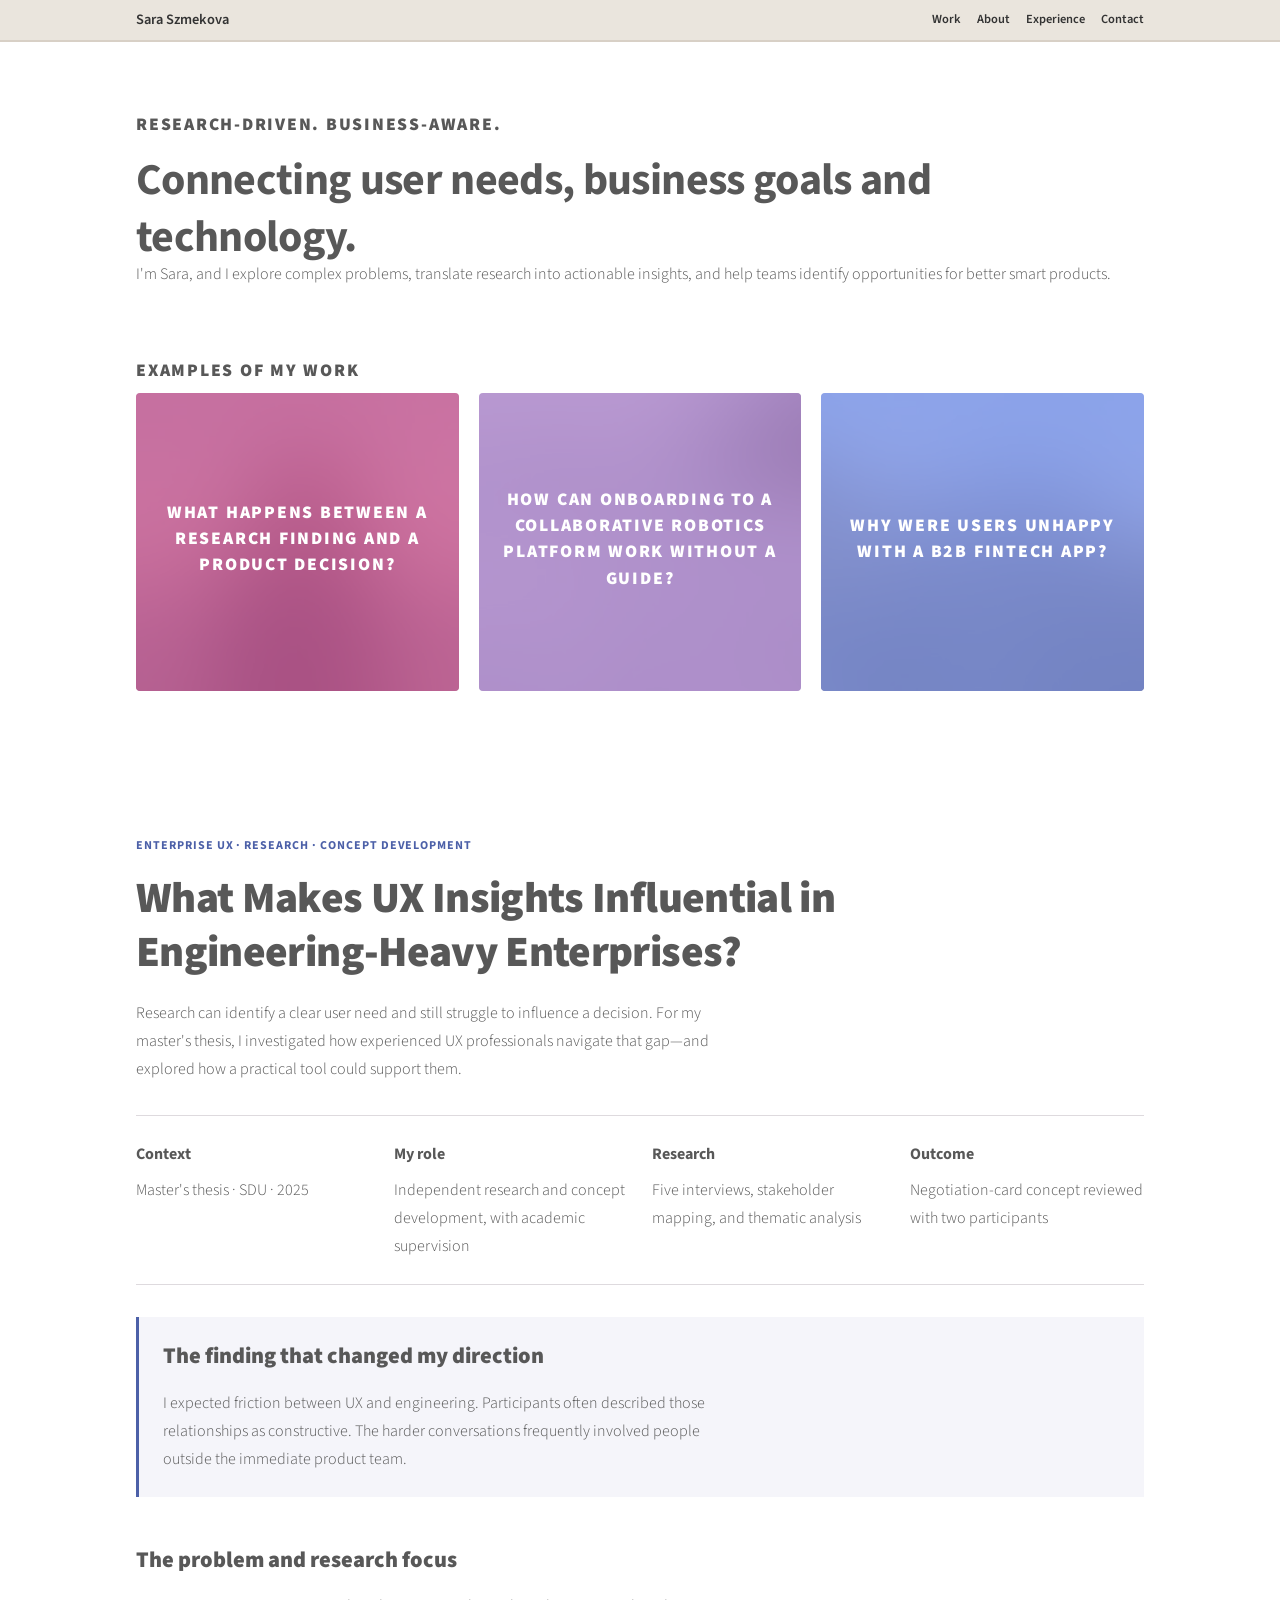
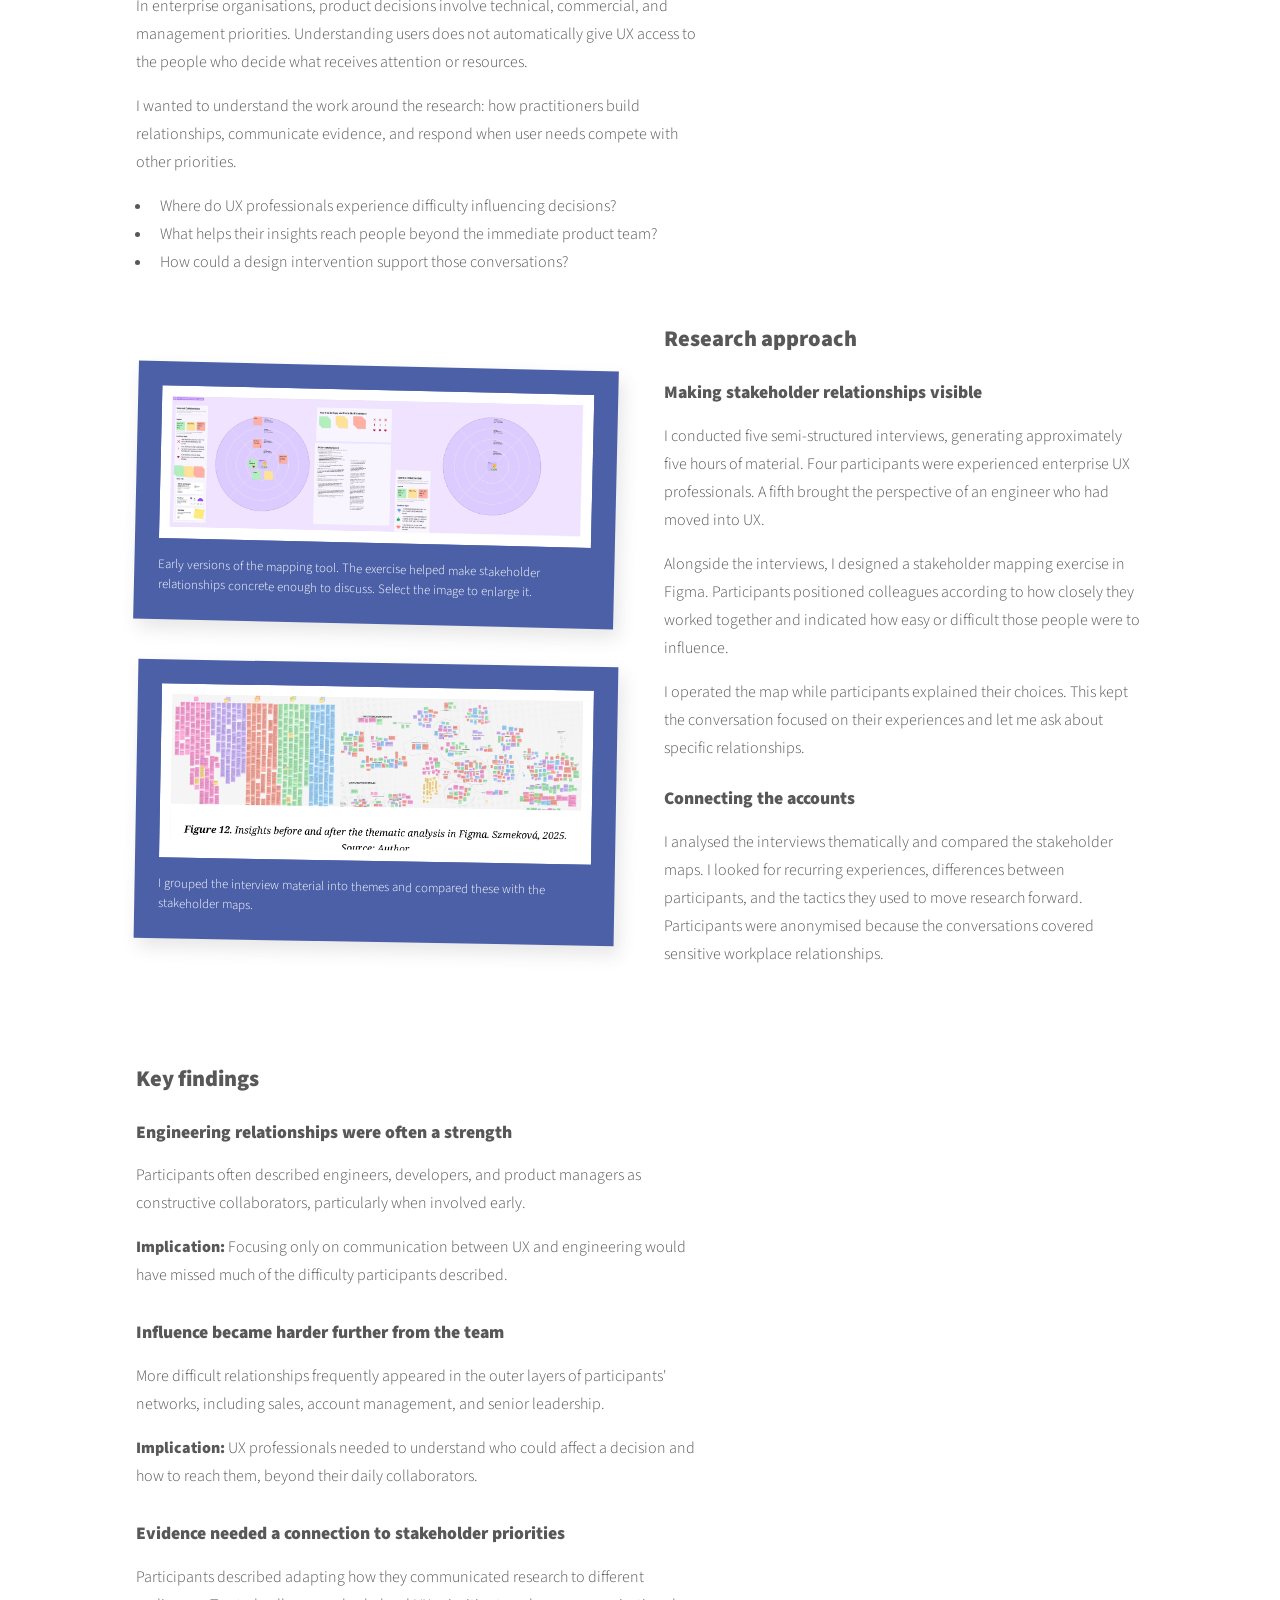
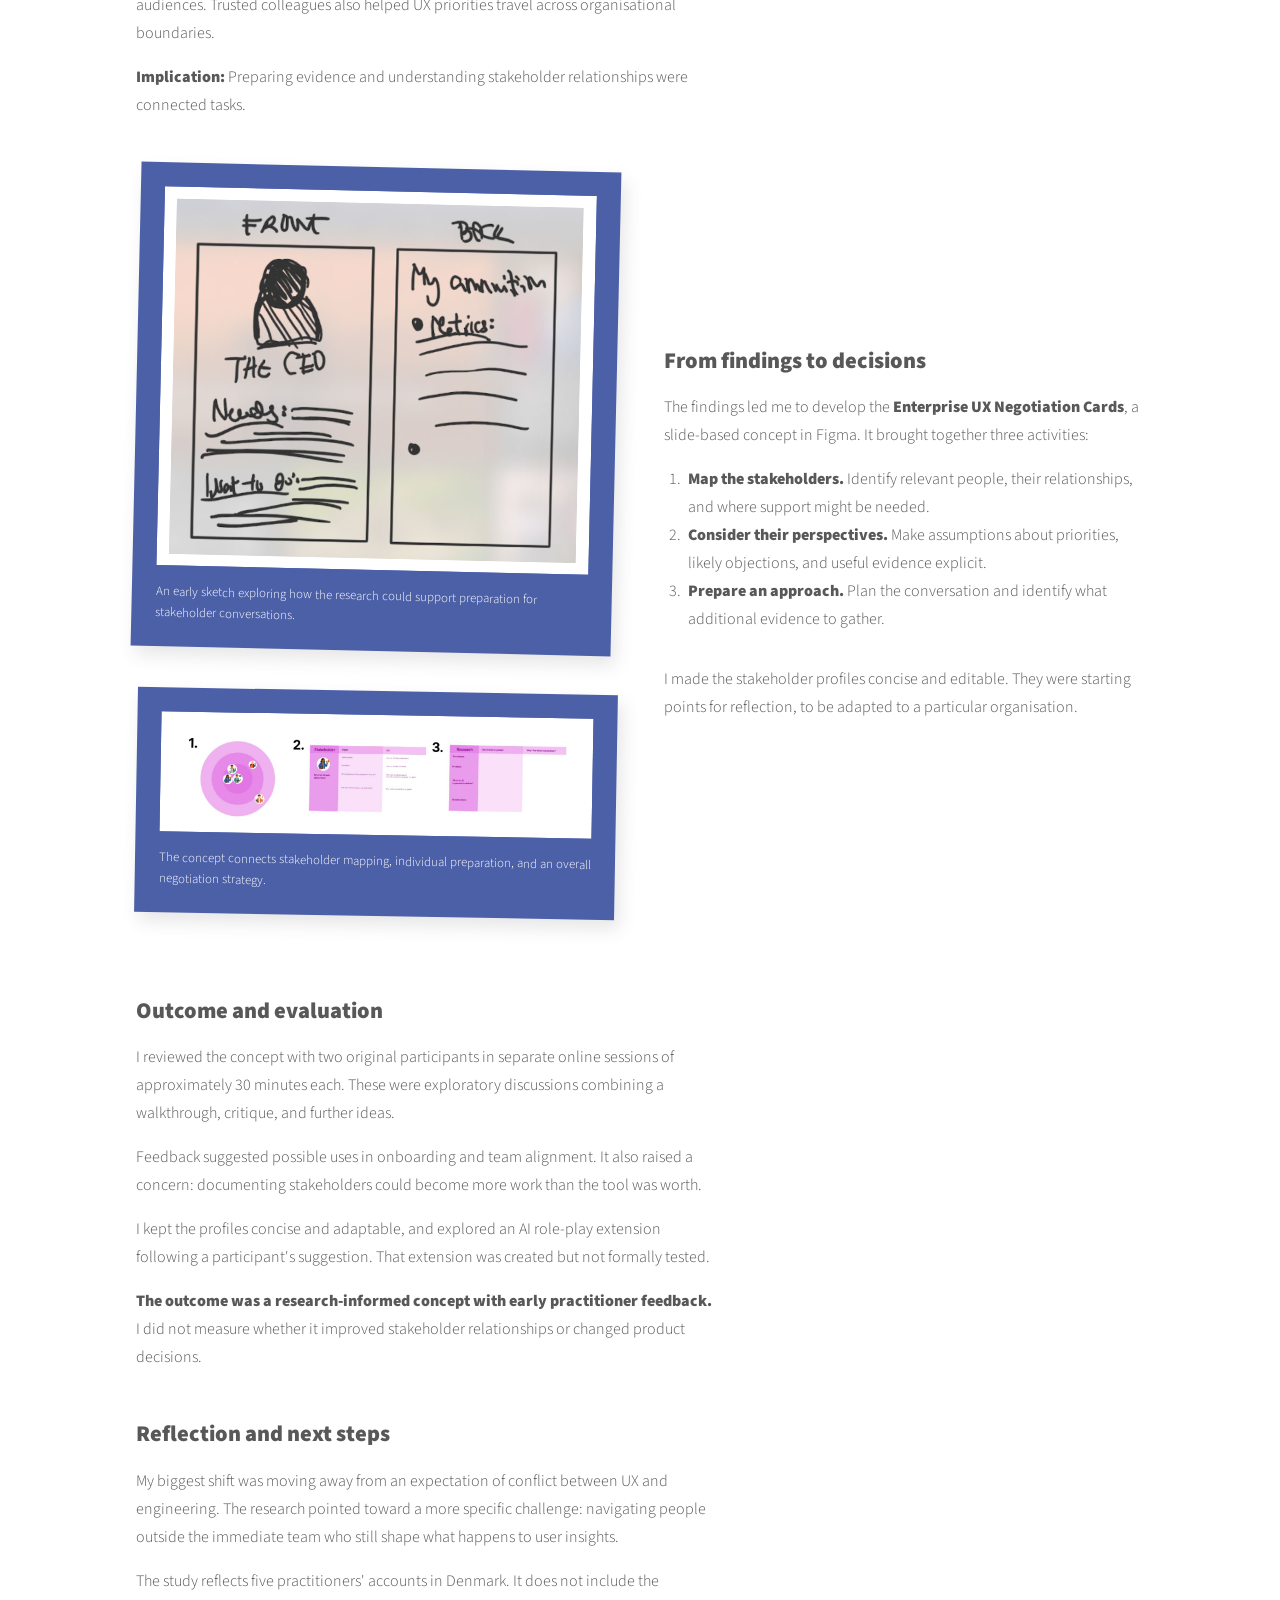
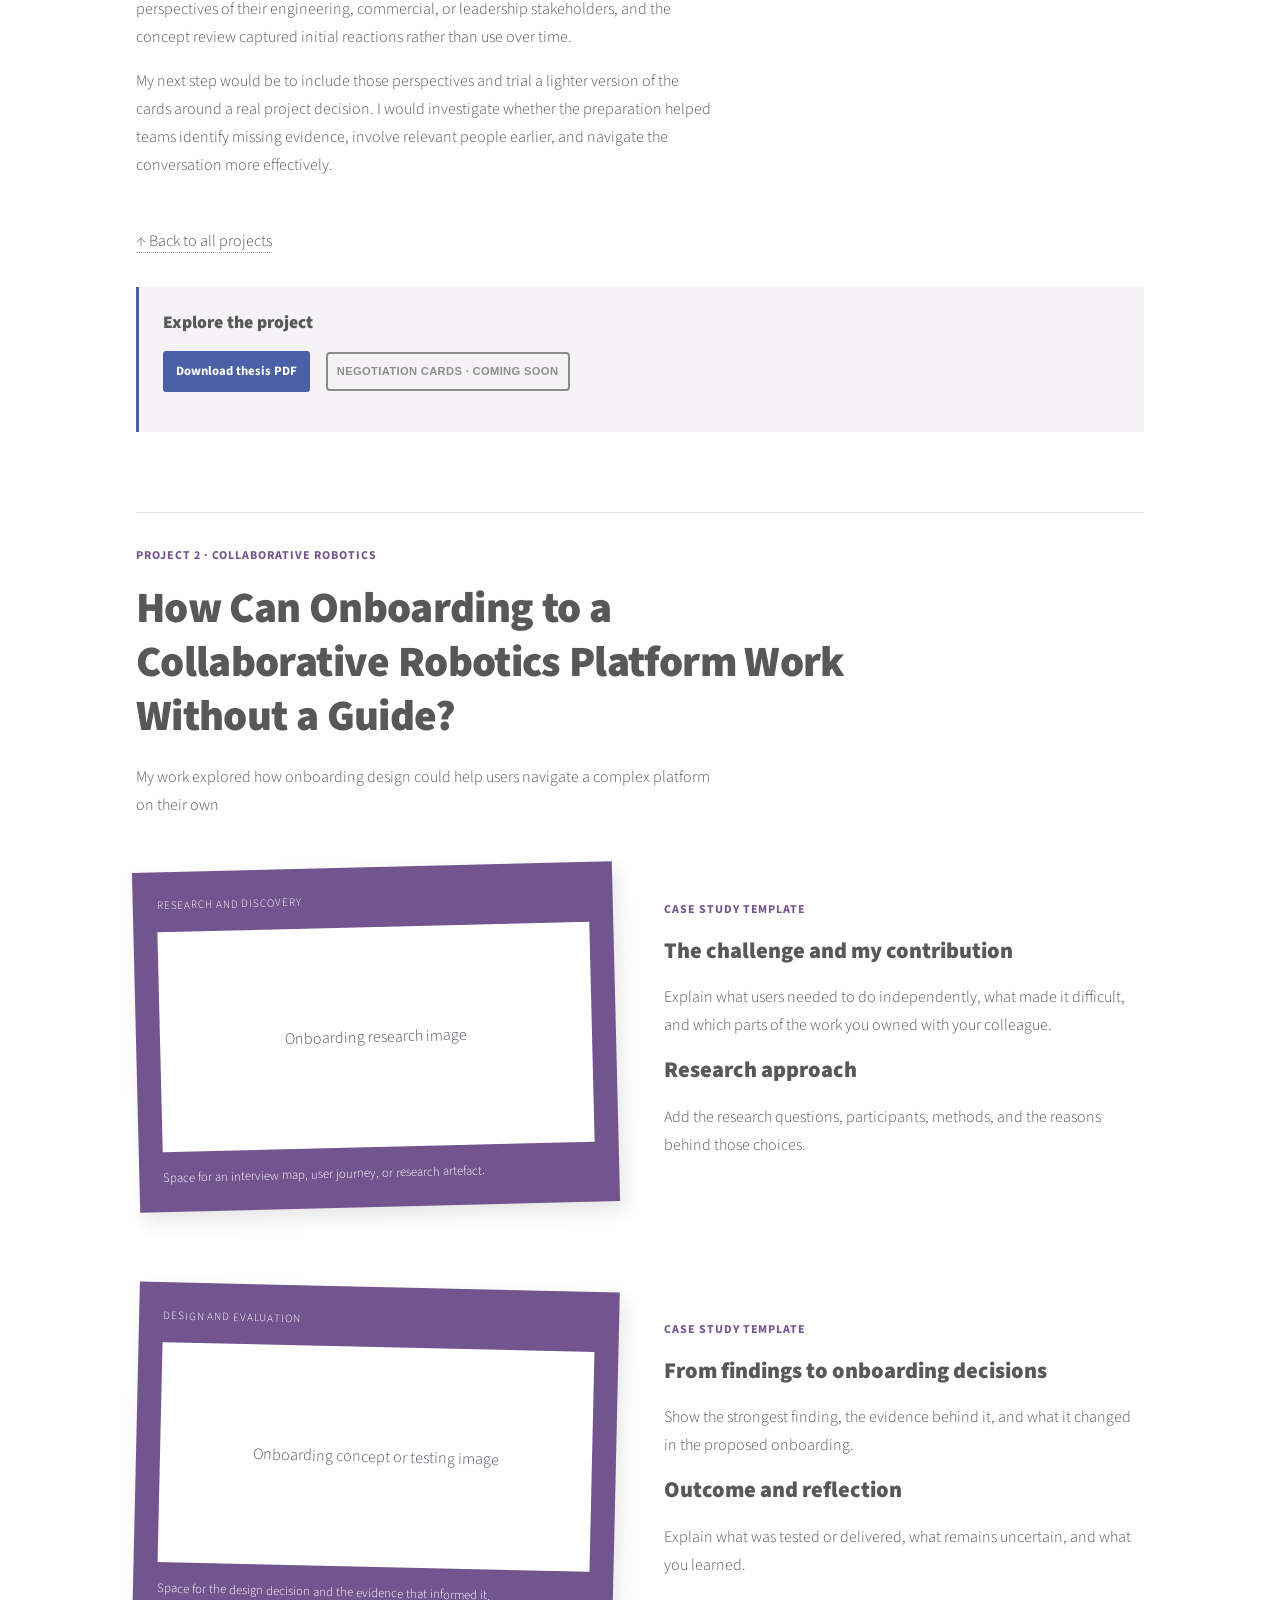
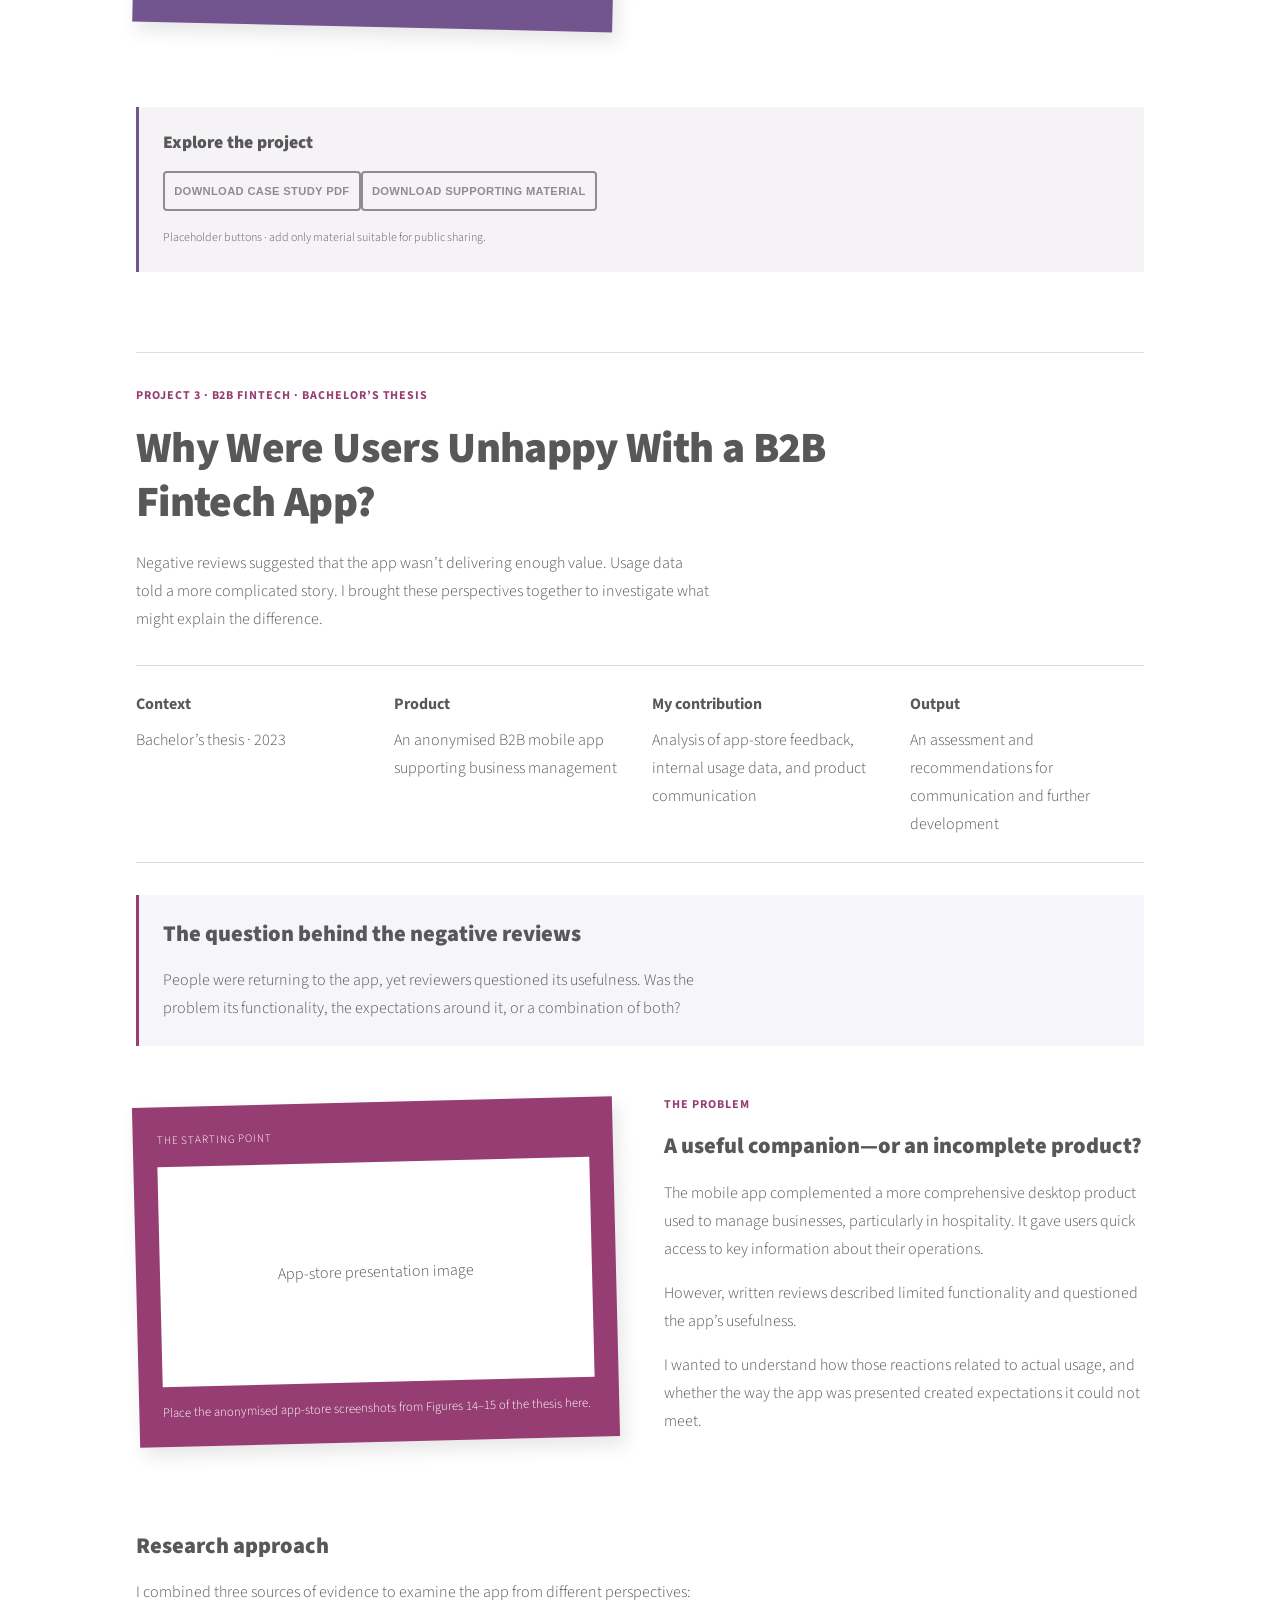
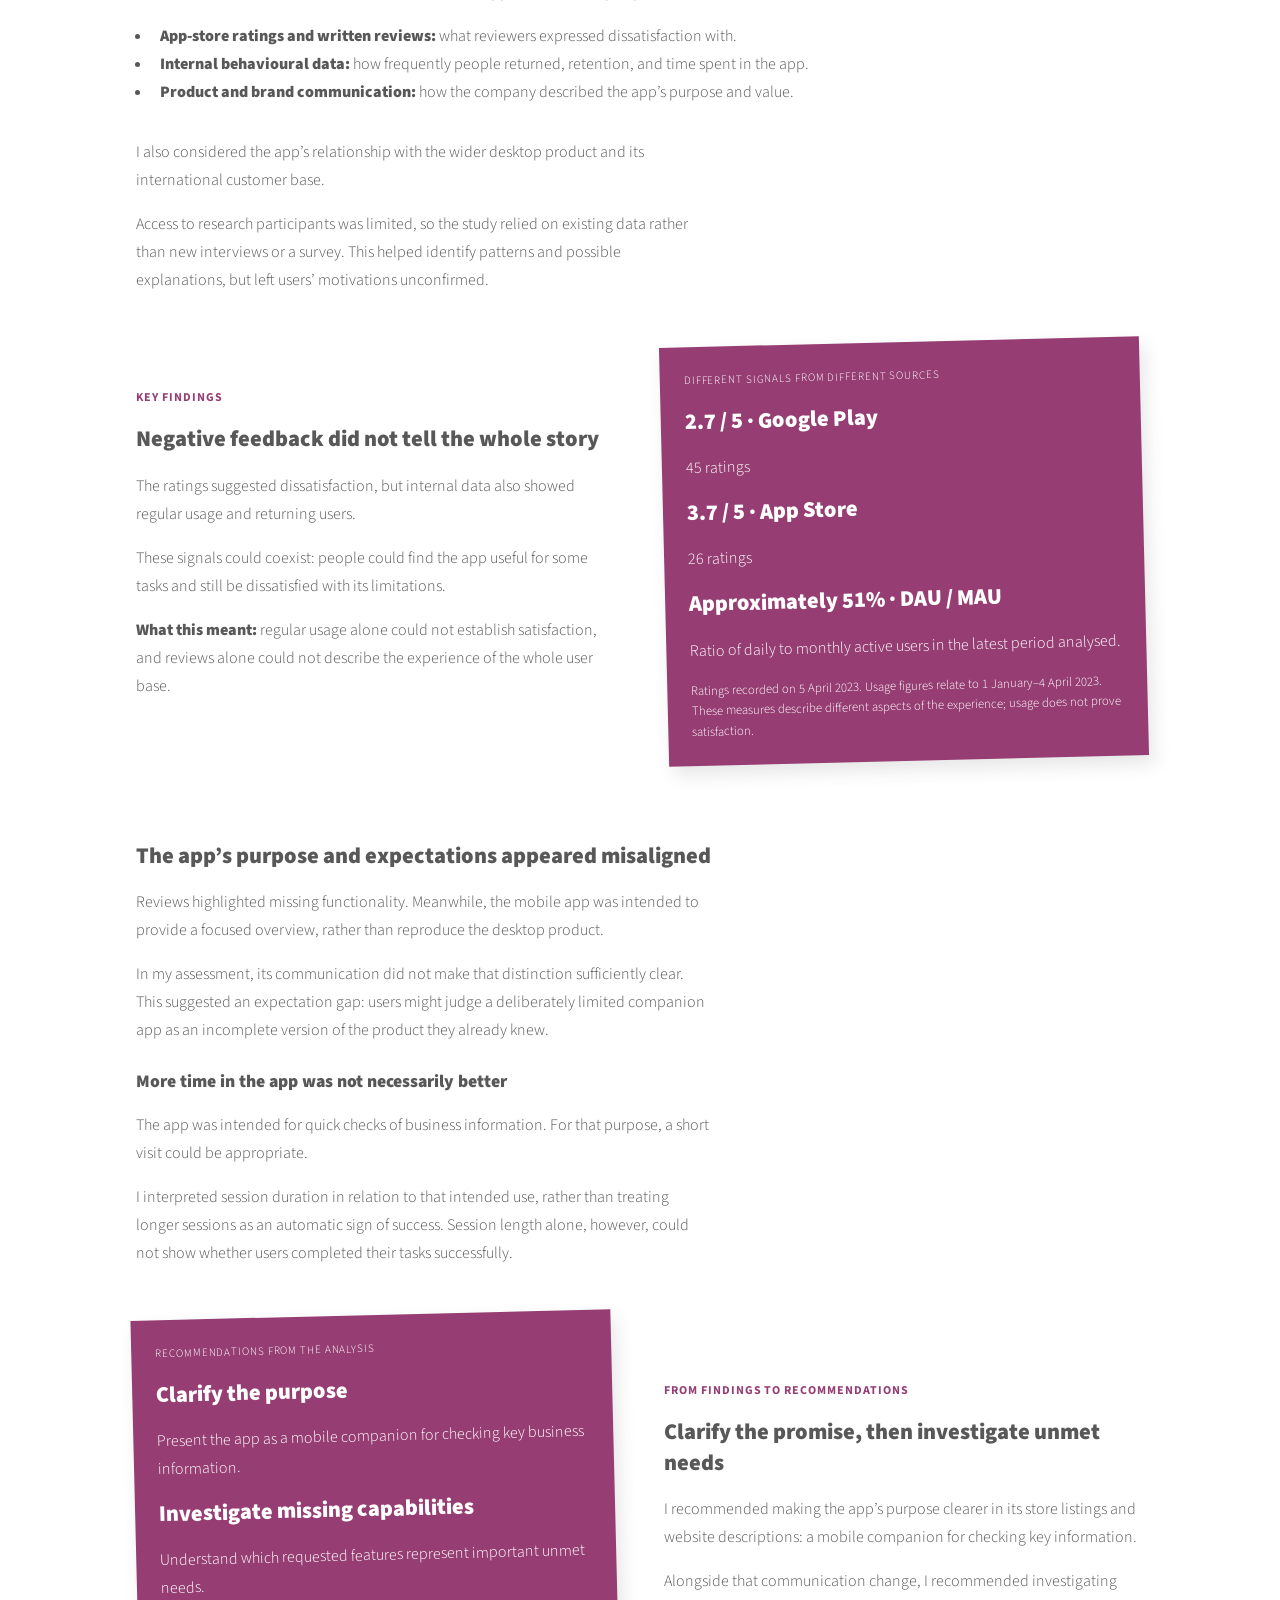
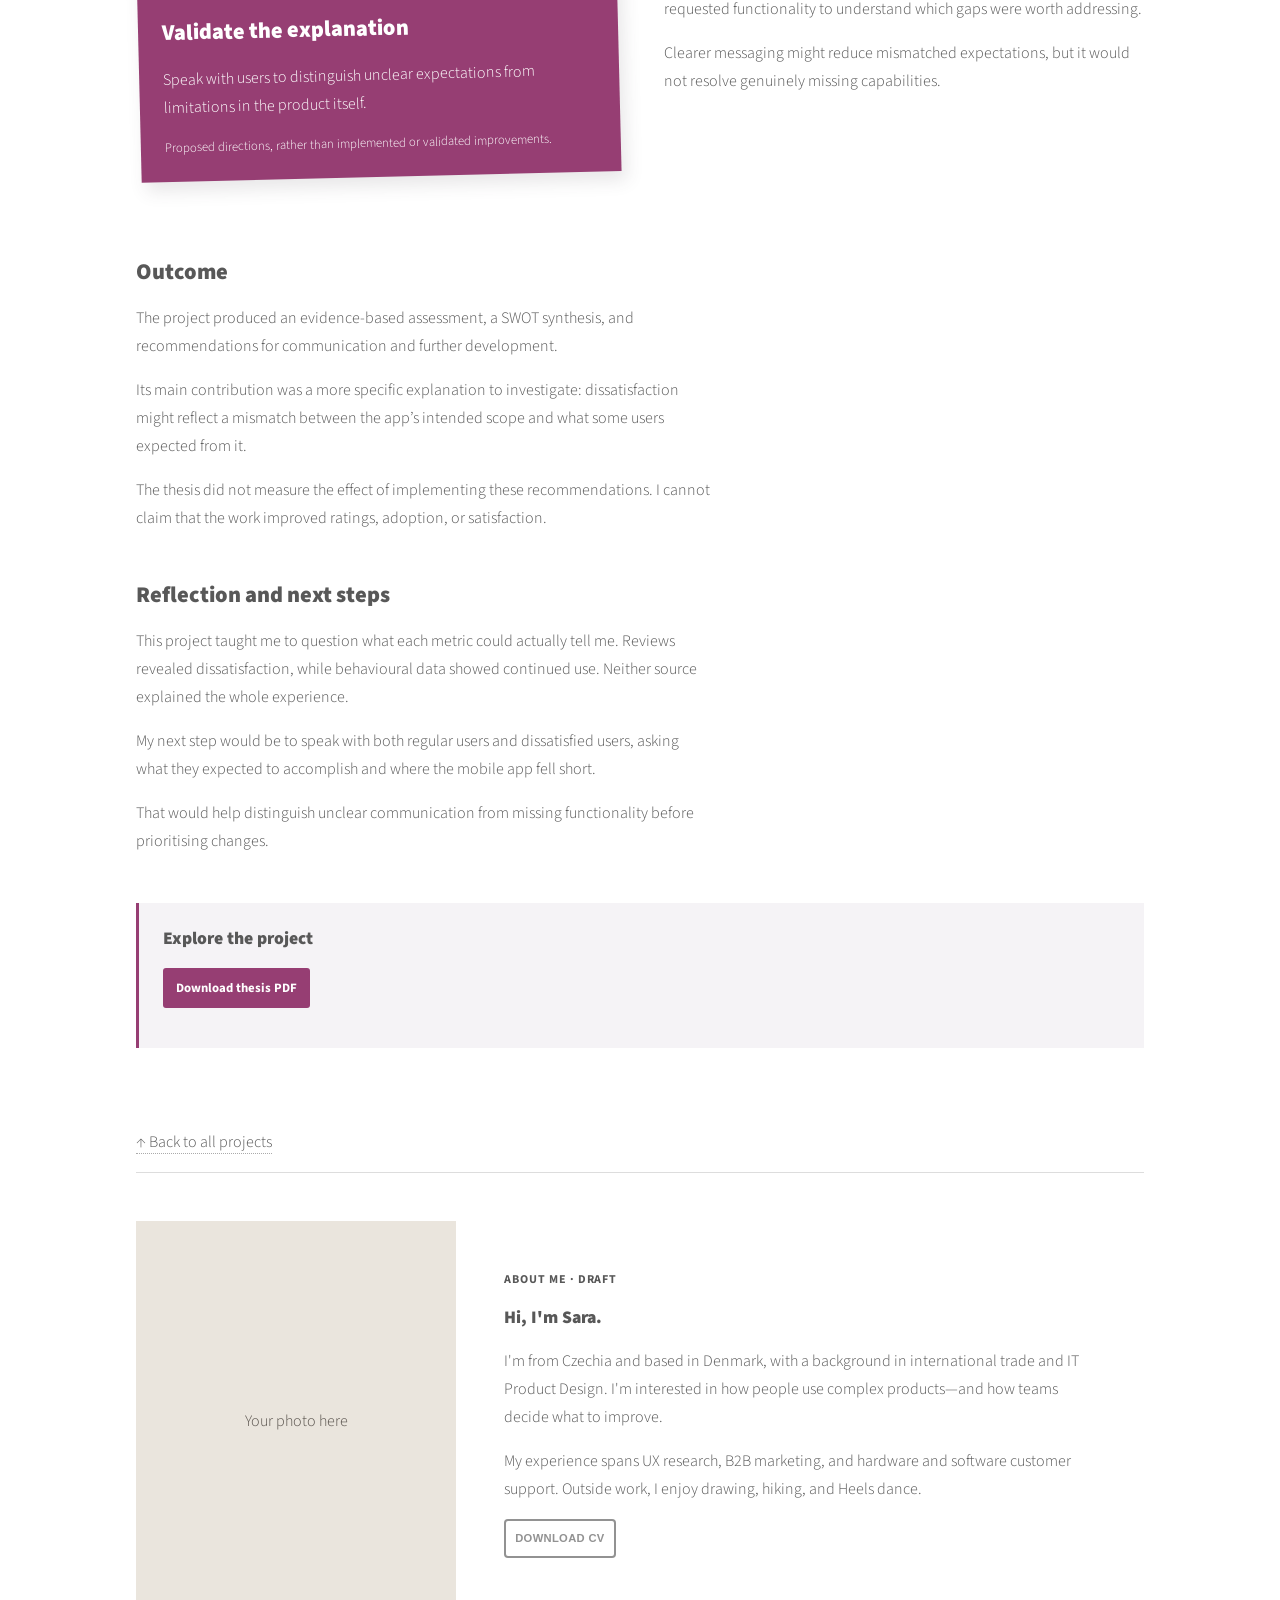
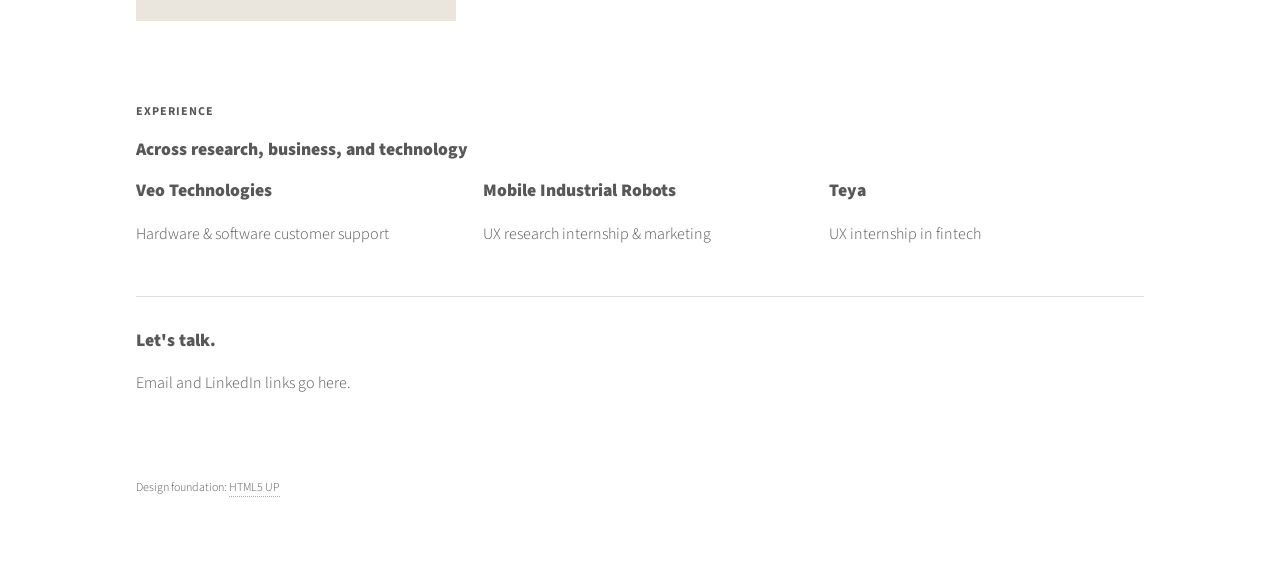
==== commit a46e4081: "project 3" ====
--- a/index.html
+++ b/index.html
@@ -178,12 +178,359 @@
   <div class="paper-row"><div class="paper-copy"><div class="paper-eyebrow">Case study template</div><h2>From findings to onboarding decisions</h2><p>Show the strongest finding, the evidence behind it, and what it changed in the proposed onboarding.</p><h3>Outcome and reflection</h3><p>Explain what was tested or delivered, what remains uncertain, and what you learned.</p></div><figure class="paper-note"><span class="paper-note-label">Design and evaluation</span><div class="image-placeholder">Onboarding concept or testing image</div><figcaption>Space for the design decision and the evidence that informed it.</figcaption></figure></div>
   <div class="project-downloads"><h3>Explore the project</h3><button disabled>Download case study PDF</button><button disabled>Download supporting material</button><small>Placeholder buttons · add only material suitable for public sharing.</small></div>
 </section>
+
+<!-- PROJECT 3 — FINTECH -->
 <section class="project-three" id="Project3">
-  <header class="paper-project-head"><div class="paper-eyebrow">Project 3 · B2B fintech</div><h2>Why Were Users Unhappy With a B2B Fintech App?</h2><p>Using reviews and usage data, I investigated customer expectations and the mobile app experience</p></header>
-  <div class="paper-row"><figure class="paper-note"><span class="paper-note-label">Understanding the experience</span><div class="image-placeholder">App-review analysis image</div><figcaption>Space for review themes or an anonymised research artefact.</figcaption></figure><div class="paper-copy"><div class="paper-eyebrow">Case study template</div><h2>The problem behind the ratings</h2><p>Describe what prompted the research, what you needed to understand, and your role in the project.</p><h3>Research approach</h3><p>Explain how you examined reviews and usage data, including the limits of what each source could tell you.</p></div></div>
-  <div class="paper-row"><div class="paper-copy"><div class="paper-eyebrow">Case study template</div><h2>What the evidence suggested</h2><p>Connect each key finding to a recommendation or product decision.</p><h3>Outcome and reflection</h3><p>Separate recommendations from implemented changes and measured results. Add what you would investigate next.</p></div><figure class="paper-note"><span class="paper-note-label">Findings and recommendations</span><div class="image-placeholder">Findings or recommendation image</div><figcaption>Space for a clear visual explaining the research outcome.</figcaption></figure></div>
-  <div class="project-downloads"><h3>Explore the project</h3><button disabled>Download case study PDF</button><button disabled>Download supporting material</button><small>Download buttons become active when the final files are linked.</small></div>
+
+    <header class="paper-project-head">
+        <div class="paper-eyebrow">
+            Project 3 · B2B fintech · Bachelor’s thesis
+        </div>
+
+        <h2>Why Were Users Unhappy With a B2B Fintech App?</h2>
+
+        <p>
+            Negative reviews suggested that the app wasn’t delivering
+            enough value. Usage data told a more complicated story.
+            I brought these perspectives together to investigate
+            what might explain the difference.
+        </p>
+    </header>
+
+    <dl class="case-study-facts">
+        <div>
+            <dt>Context</dt>
+            <dd>Bachelor’s thesis · 2023</dd>
+        </div>
+
+        <div>
+            <dt>Product</dt>
+            <dd>An anonymised B2B mobile app supporting business management</dd>
+        </div>
+
+        <div>
+            <dt>My contribution</dt>
+            <dd>
+                Analysis of app-store feedback, internal usage data,
+                and product communication
+            </dd>
+        </div>
+
+        <div>
+            <dt>Output</dt>
+            <dd>
+                An assessment and recommendations for communication
+                and further development
+            </dd>
+        </div>
+    </dl>
+
+    <aside class="case-study-takeaway">
+        <h3>The question behind the negative reviews</h3>
+        <p>
+            People were returning to the app, yet reviewers questioned
+            its usefulness. Was the problem its functionality,
+            the expectations around it, or a combination of both?
+        </p>
+    </aside>
+
+    <!-- THE PROBLEM -->
+    <section class="paper-row">
+
+        <figure class="paper-note">
+            <span class="paper-note-label">
+                The starting point
+            </span>
+
+            <div class="image-placeholder">
+                App-store presentation image
+            </div>
+
+            <figcaption>
+                Place the anonymised app-store screenshots
+                from Figures 14–15 of the thesis here.
+            </figcaption>
+        </figure>
+
+        <div class="paper-copy">
+            <div class="paper-eyebrow">The problem</div>
+
+            <h3>A useful companion—or an incomplete product?</h3>
+
+            <p>
+                The mobile app complemented a more comprehensive
+                desktop product used to manage businesses,
+                particularly in hospitality. It gave users quick
+                access to key information about their operations.
+            </p>
+
+            <p>
+                However, written reviews described limited functionality
+                and questioned the app’s usefulness.
+            </p>
+
+            <p>
+                I wanted to understand how those reactions related
+                to actual usage, and whether the way the app was
+                presented created expectations it could not meet.
+            </p>
+        </div>
+
+    </section>
+
+    <!-- APPROACH -->
+    <section class="case-study-section">
+        <h3>Research approach</h3>
+
+        <p>
+            I combined three sources of evidence to examine
+            the app from different perspectives:
+        </p>
+
+        <ul>
+            <li>
+                <strong>App-store ratings and written reviews:</strong>
+                what reviewers expressed dissatisfaction with.
+            </li>
+
+            <li>
+                <strong>Internal behavioural data:</strong>
+                how frequently people returned, retention,
+                and time spent in the app.
+            </li>
+
+            <li>
+                <strong>Product and brand communication:</strong>
+                how the company described the app’s purpose and value.
+            </li>
+        </ul>
+
+        <p>
+            I also considered the app’s relationship with the wider
+            desktop product and its international customer base.
+        </p>
+
+        <p>
+            Access to research participants was limited, so the study
+            relied on existing data rather than new interviews or
+            a survey. This helped identify patterns and possible
+            explanations, but left users’ motivations unconfirmed.
+        </p>
+    </section>
+
+    <!-- FINDINGS -->
+    <section class="paper-row">
+
+        <div class="paper-copy">
+            <div class="paper-eyebrow">Key findings</div>
+
+            <h3>Negative feedback did not tell the whole story</h3>
+
+            <p>
+                The ratings suggested dissatisfaction, but internal
+                data also showed regular usage and returning users.
+            </p>
+
+            <p>
+                These signals could coexist: people could find the
+                app useful for some tasks and still be dissatisfied
+                with its limitations.
+            </p>
+
+            <p>
+                <strong>What this meant:</strong>
+                regular usage alone could not establish satisfaction,
+                and reviews alone could not describe the experience
+                of the whole user base.
+            </p>
+        </div>
+
+        <figure class="paper-note">
+            <span class="paper-note-label">
+                Different signals from different sources
+            </span>
+
+            <h3>2.7 / 5 · Google Play</h3>
+            <p>45 ratings</p>
+
+            <h3>3.7 / 5 · App Store</h3>
+            <p>26 ratings</p>
+
+            <h3>Approximately 51% · DAU / MAU</h3>
+            <p>
+                Ratio of daily to monthly active users
+                in the latest period analysed.
+            </p>
+
+            <figcaption>
+                Ratings recorded on 5 April 2023.
+                Usage figures relate to 1 January–4 April 2023.
+                These measures describe different aspects of
+                the experience; usage does not prove satisfaction.
+            </figcaption>
+        </figure>
+
+    </section>
+
+    <!-- INTERPRETATION -->
+    <section class="case-study-section">
+        <h3>The app’s purpose and expectations appeared misaligned</h3>
+
+        <p>
+            Reviews highlighted missing functionality. Meanwhile,
+            the mobile app was intended to provide a focused overview,
+            rather than reproduce the desktop product.
+        </p>
+
+        <p>
+            In my assessment, its communication did not make that
+            distinction sufficiently clear. This suggested an
+            expectation gap: users might judge a deliberately
+            limited companion app as an incomplete version
+            of the product they already knew.
+        </p>
+
+        <h4>More time in the app was not necessarily better</h4>
+
+        <p>
+            The app was intended for quick checks of business
+            information. For that purpose, a short visit could
+            be appropriate.
+        </p>
+
+        <p>
+            I interpreted session duration in relation to that intended
+            use, rather than treating longer sessions as an automatic
+            sign of success. Session length alone, however, could
+            not show whether users completed their tasks successfully.
+        </p>
+    </section>
+
+    <!-- RECOMMENDATIONS -->
+    <section class="paper-row">
+
+        <figure class="paper-note">
+            <span class="paper-note-label">
+                Recommendations from the analysis
+            </span>
+
+            <h3>Clarify the purpose</h3>
+            <p>
+                Present the app as a mobile companion
+                for checking key business information.
+            </p>
+
+            <h3>Investigate missing capabilities</h3>
+            <p>
+                Understand which requested features represent
+                important unmet needs.
+            </p>
+
+            <h3>Validate the explanation</h3>
+            <p>
+                Speak with users to distinguish unclear expectations
+                from limitations in the product itself.
+            </p>
+
+            <figcaption>
+                Proposed directions, rather than implemented
+                or validated improvements.
+            </figcaption>
+        </figure>
+
+        <div class="paper-copy">
+            <div class="paper-eyebrow">
+                From findings to recommendations
+            </div>
+
+            <h3>Clarify the promise, then investigate unmet needs</h3>
+
+            <p>
+                I recommended making the app’s purpose clearer
+                in its store listings and website descriptions:
+                a mobile companion for checking key information.
+            </p>
+
+            <p>
+                Alongside that communication change, I recommended
+                investigating requested functionality to understand
+                which gaps were worth addressing.
+            </p>
+
+            <p>
+                Clearer messaging might reduce mismatched expectations,
+                but it would not resolve genuinely missing capabilities.
+            </p>
+        </div>
+
+    </section>
+
+    <!-- OUTCOME -->
+    <section class="case-study-section">
+        <h3>Outcome</h3>
+
+        <p>
+            The project produced an evidence-based assessment,
+            a SWOT synthesis, and recommendations for communication
+            and further development.
+        </p>
+
+        <p>
+            Its main contribution was a more specific explanation
+            to investigate: dissatisfaction might reflect a mismatch
+            between the app’s intended scope and what some users
+            expected from it.
+        </p>
+
+        <p>
+            The thesis did not measure the effect of implementing
+            these recommendations. I cannot claim that the work
+            improved ratings, adoption, or satisfaction.
+        </p>
+    </section>
+
+    <!-- REFLECTION -->
+    <section class="case-study-section">
+        <h3>Reflection and next steps</h3>
+
+        <p>
+            This project taught me to question what each metric
+            could actually tell me. Reviews revealed dissatisfaction,
+            while behavioural data showed continued use.
+            Neither source explained the whole experience.
+        </p>
+
+        <p>
+            My next step would be to speak with both regular users
+            and dissatisfied users, asking what they expected
+            to accomplish and where the mobile app fell short.
+        </p>
+
+        <p>
+            That would help distinguish unclear communication
+            from missing functionality before prioritising changes.
+        </p>
+    </section>
+
+    <!-- DOWNLOAD -->
+    <div class="project-downloads">
+        <h3>Explore the project</h3>
+
+        <a
+            class="material-button"
+            href="materials/fintech-bachelor-thesis.pdf"
+            download
+        >
+            Download thesis PDF
+        </a>
+    </div>
+
+    <p class="case-study-back">
+        <a href="#work">↑ Back to all projects</a>
+    </p>
+
 </section>
+
 <section id="about" class="about-section">
   <div class="photo-placeholder" role="img" aria-label="Placeholder for Sara's portrait">Your photo here</div>
   <div><div class="paper-eyebrow">About me · draft</div><h2>Hi, I'm Sara.</h2><p>I'm from Czechia and based in Denmark, with a background in international trade and IT Product Design. I'm interested in how people use complex products—and how teams decide what to improve.</p><p>My experience spans UX research, B2B marketing, and hardware and software customer support. Outside work, I enjoy drawing, hiking, and Heels dance.</p><button disabled>Download CV</button></div>
